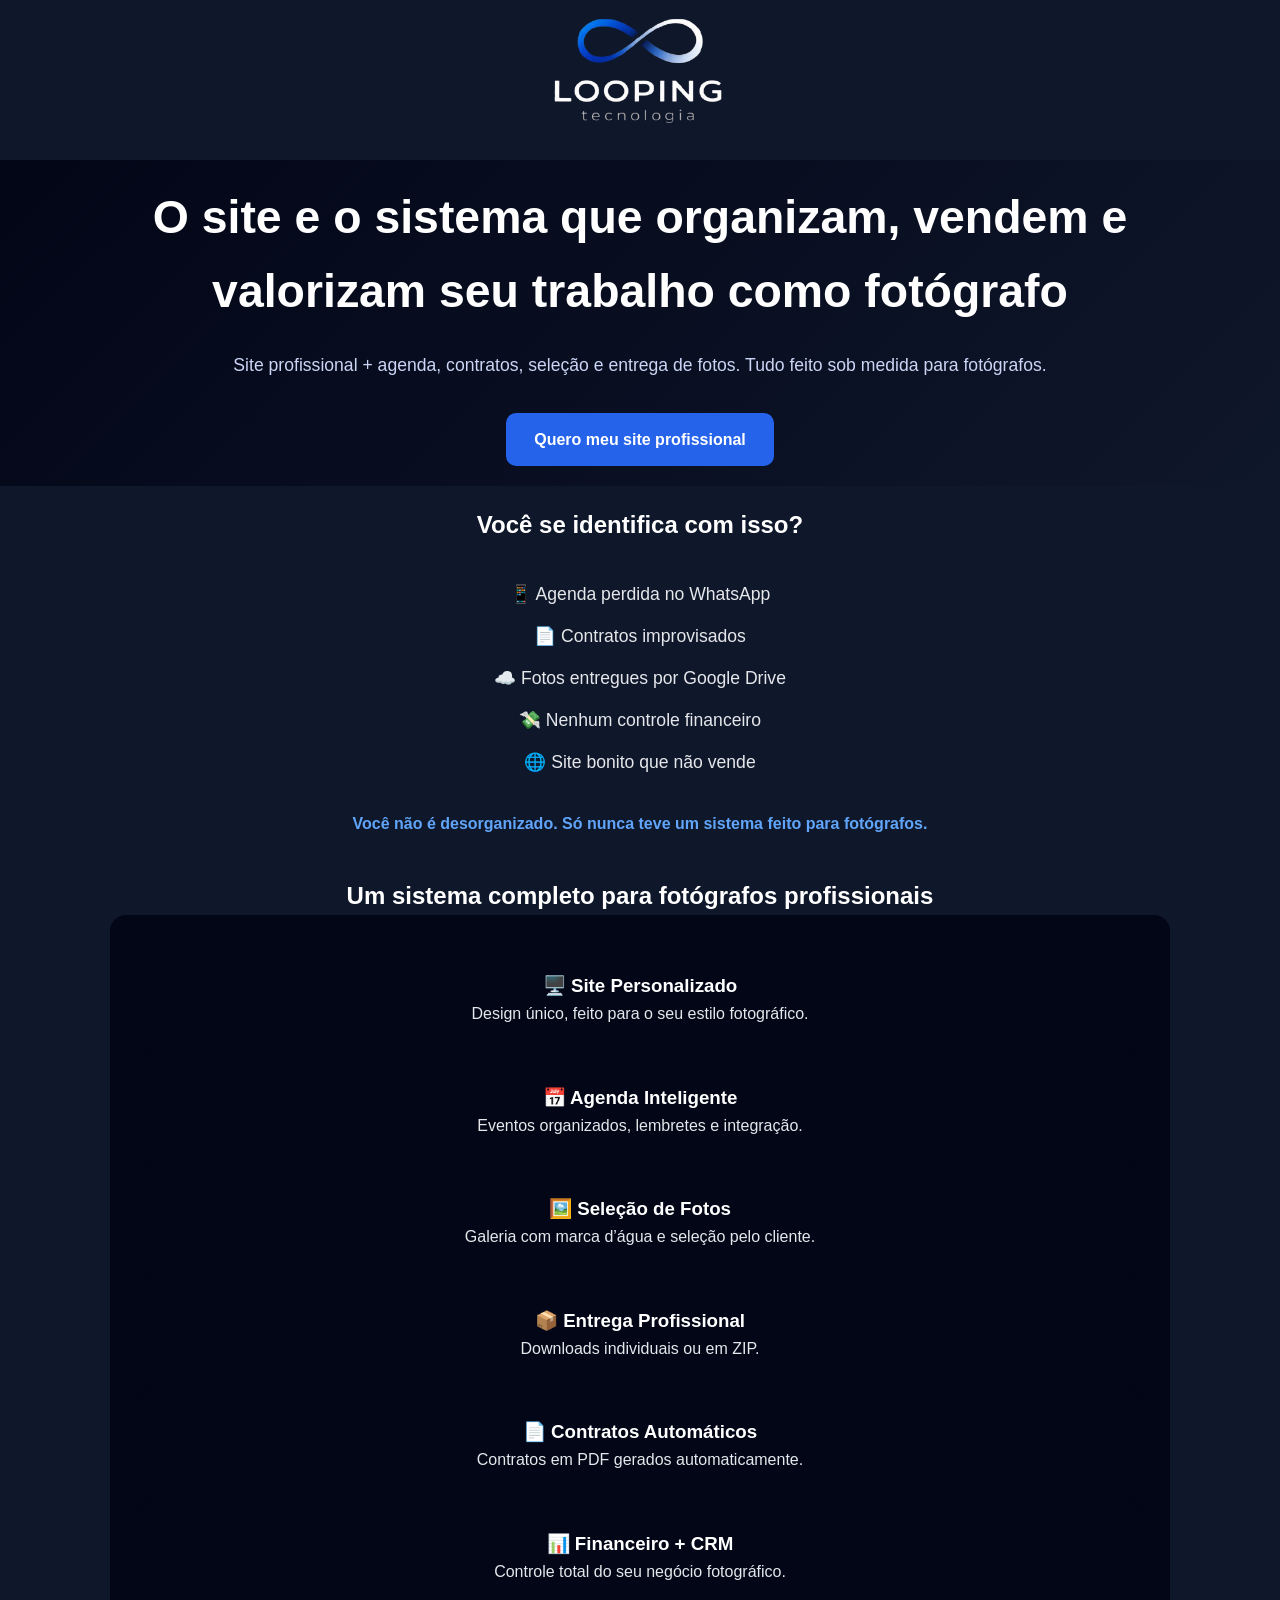
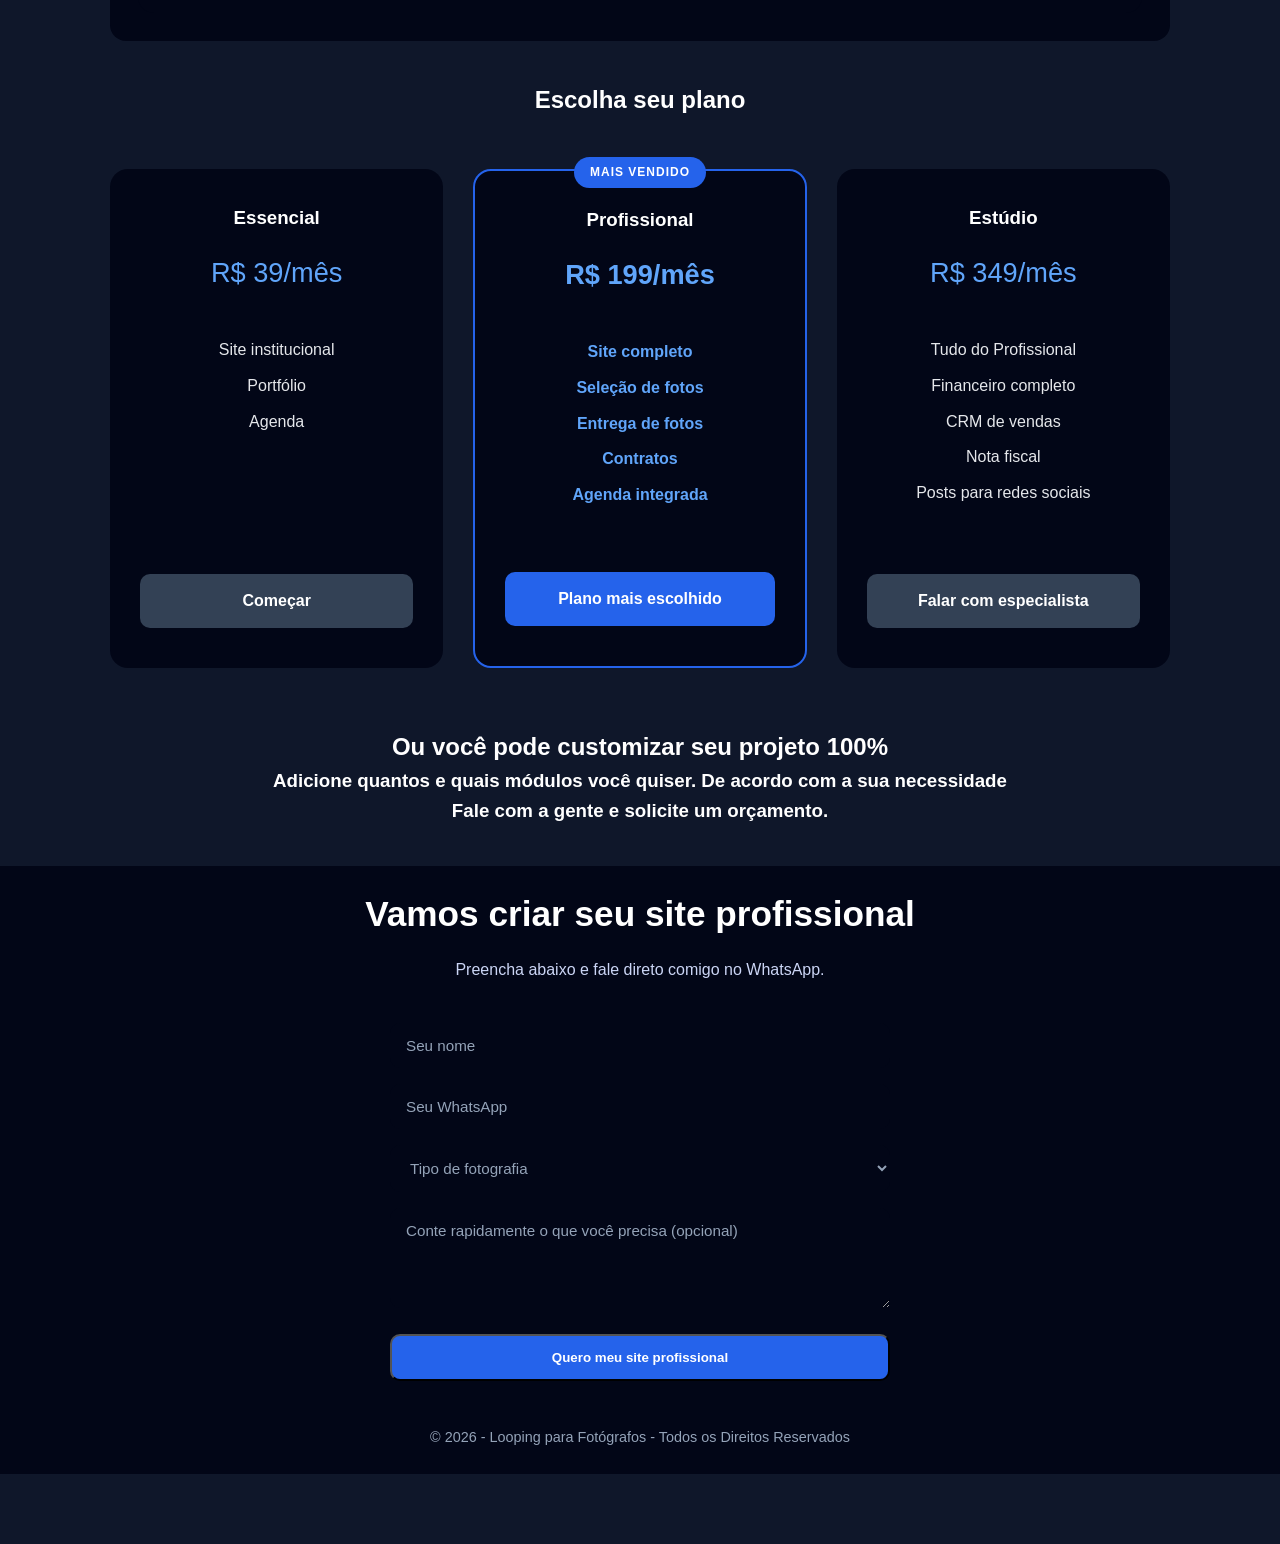
==== loopingparafotografos.html @ c6c2fbd3 "Add files via upload" ====
<!DOCTYPE html>
<html lang="pt-BR">
<head>
  <meta charset="UTF-8" />
  <meta name="viewport" content="width=device-width, initial-scale=1.0"/>
  <title>Site Profissional para Fotógrafos</title>
  <link rel="stylesheet" href="stylefoto.css">
</head>
<body>

  <!-- HEADER -->
<header>
  <img src="looping_tecnologia-removebg-preview.png"/>

</header>
  <!-- HERO -->
<section class="hero">
  <div class="container animate">
    <h1>O site e o sistema que organizam, vendem e valorizam seu trabalho como fotógrafo</h1>
    <p>
      Site profissional + agenda, contratos, seleção e entrega de fotos.
      Tudo feito sob medida para fotógrafos.
    </p>
    <a href="#planos" class="btn">Quero meu site profissional</a>
  </div>
</section>


  <!-- DOR -->
  <section class="dor">
    <div class="container">
      <h2>Você se identifica com isso?</h2>
      <ul>
        <li>📱 Agenda perdida no WhatsApp</li>
        <li>📄 Contratos improvisados</li>
        <li>☁️ Fotos entregues por Google Drive</li>
        <li>💸 Nenhum controle financeiro</li>
        <li>🌐 Site bonito que não vende</li>
      </ul>
      <p class="destaque">
        Você não é desorganizado.  
        Só nunca teve um sistema feito para fotógrafos.
      </p>
    </div>
  </section>

  <!-- SOLUÇÃO -->
  <section class="solucao">
    <div class="container">
      <h2>Um sistema completo para fotógrafos profissionais</h2>

      <div class="card">
        <div class="card animate">
          <h3>🖥️ Site Personalizado</h3>
          <p>Design único, feito para o seu estilo fotográfico.</p>
        </div>

        <div class="card animate">
          <h3>📅 Agenda Inteligente</h3>
          <p>Eventos organizados, lembretes e integração.</p>
        </div>

        <div class="card animate">
          <h3>🖼️ Seleção de Fotos</h3>
          <p>Galeria com marca d’água e seleção pelo cliente.</p>
        </div>

        <div class="card animate">
          <h3>📦 Entrega Profissional</h3>
          <p>Downloads individuais ou em ZIP.</p>
        </div>

        <div class="card animate">
          <h3>📄 Contratos Automáticos</h3>
          <p>Contratos em PDF gerados automaticamente.</p>
        </div>

        <div class="card animate">
          <h3>📊 Financeiro + CRM</h3>
          <p>Controle total do seu negócio fotográfico.</p>
        </div>
      </div>
    </div>
  </section>

  <!-- PLANOS -->
  <section class="planos" id="planos">
    <div class="container">
      <h2>Escolha seu plano</h2>

      <div class="planos-grid">
        <div class="plano">
          <h3>Essencial</h3>
          <span class="preco">R$ 39/mês</span>
          <ul>
            <li>Site institucional</li>
            <li>Portfólio</li>
            <li>Agenda</li>
          </ul>
          <a href="#contato" class="btn secundario scroll-btn" data-plano="Essencial">Começar</a>
        </div>

        <div class="plano destaque">
          <h3>Profissional</h3>
          <span class="preco">R$ 199/mês</span>
          <ul>
            <li>Site completo</li>
            <li>Seleção de fotos</li>
            <li>Entrega de fotos</li>
            <li>Contratos</li>
            <li>Agenda integrada</li>
          </ul>
          <a href="#contato" class="btn scroll-btn" data-plano="Profissional">  Plano mais escolhido</a>
        </div>

        <div class="plano">
          <h3>Estúdio</h3>
          <span class="preco">R$ 349/mês</span>
          <ul>
            <li>Tudo do Profissional</li>
            <li>Financeiro completo</li>
            <li>CRM de vendas</li>
            <li>Nota fiscal</li>
            <li>Posts para redes sociais</li>
          </ul>
          <a href="#contato" class="btn secundario scroll-btn" data-plano="Estúdio">  Falar com especialista</a>
        </div>
      </div>
    </div>
  </section>

   <!-- PERSONALIZADO -->
<section class="customizado">
  <div class="container animate">
    <h1>Ou você pode customizar seu projeto 100%</h1>
    <h3>
      Adicione quantos e quais módulos você quiser. De acordo com a <strong>sua necessidade</strong>
    </h3>
    <h3>
      Fale com a gente e solicite um orçamento.
    </h3>
  </div>
</section>

  <!-- CTA FINAL -->
 <section class="cta" id="contato">
  <div class="container">
    <h2>Vamos criar seu site profissional</h2>
    <p>Preencha abaixo e fale direto comigo no WhatsApp.</p>

    <form id="leadForm" class="formulario">
  <input type="hidden" id="planoSelecionado" value="Não informado">

  <input type="text" id="nome" placeholder="Seu nome" required>
  <input type="tel" id="whatsapp" placeholder="Seu WhatsApp" required>

  <select id="tipo">
    <option value="">Tipo de fotografia</option>
    <option value="Casamento">Casamento</option>
    <option value="Eventos">Eventos</option>
    <option value="Ensaios">Ensaios</option>
    <option value="Infantil">Infantil</option>
    <option value="Outros">Outros</option>
  </select>

  <textarea id="mensagem" placeholder="Conte rapidamente o que você precisa (opcional)"></textarea>

  <button type="submit" class="btn">Quero meu site profissional</button>
</form>

  </div>
</section>


  <footer>
    <p>© 2026 - Looping para Fotógrafos - Todos os Direitos Reservados</p>
  </footer>

  <script>
  const animated = document.querySelectorAll('.animate');

  const observer = new IntersectionObserver(entries => {
    entries.forEach(entry => {
      if (entry.isIntersecting) {
        entry.target.style.animationPlayState = 'running';
        observer.unobserve(entry.target);
      }
    });
  }, { threshold: 0.15 });

  animated.forEach(el => {
    el.style.animationPlayState = 'paused';
    observer.observe(el);
  });
</script>



<script>
  let planoAtual = "Não informado";

  // Captura clique nos botões de plano
  document.querySelectorAll("[data-plano]").forEach(btn => {
    btn.addEventListener("click", () => {
      planoAtual = btn.dataset.plano;
      document.getElementById("planoSelecionado").value = planoAtual;
    });
  });

  // Envio do formulário para WhatsApp
  document.getElementById("leadForm").addEventListener("submit", function(e) {
    e.preventDefault();

    const nome = document.getElementById("nome").value;
    const whatsapp = document.getElementById("whatsapp").value;
    const tipo = document.getElementById("tipo").value;
    const mensagem = document.getElementById("mensagem").value;
    const plano = document.getElementById("planoSelecionado").value;

    const numeroDestino = "5541999722511"; // <-- TROQUE AQUI

    const texto = `
Olá! Me chamo ${nome}.
WhatsApp: ${whatsapp}
Tipo de fotografia: ${tipo || "Não informado"}
Plano de interesse: ${plano}

Mensagem:
${mensagem || "Gostaria de mais informações sobre o site profissional."}
    `;

    const url = `https://wa.me/${numeroDestino}?text=${encodeURIComponent(texto)}`;
    window.open(url, "_blank");
  });
</script>




</body>
</html>
---- stylefoto.css ----
/* =================================================
   RESET + BASE
================================================= */

* {
  margin: 0;
  padding: 0;
  box-sizing: border-box;
  font-family: "Inter", Arial, sans-serif;
}

body {
  background: #0f172a;
  color: #e5e7eb;
  line-height: 1.6;
}

.container {
  max-width: 1100px;
  margin: auto;
  padding: 20px 20px;
}

h1, h2, h3 {
  color: #ffffff;
}

img {
  display: flex;
  margin: -70px auto;
  
  height: 300px;
}


/* =================================================
   ANIMAÇÕES
================================================= */

@keyframes fadeUp {
  from {
    opacity: 0;
    transform: translateY(35px);
  }
  to {
    opacity: 1;
    transform: translateY(0);
  }
}

.animate {
  opacity: 0;
  animation: fadeUp 0.9s ease forwards;
}

/* =================================================
   BOTÕES
================================================= */

.btn {
  background: #2563eb;
  color: #ffffff;
  padding: 14px 28px;
  border-radius: 10px;
  text-decoration: none;
  font-weight: 700;
  display: inline-block;
  transition: transform 0.25s ease, box-shadow 0.25s ease;
}

.btn:hover {
  transform: translateY(-4px);
  box-shadow: 0 18px 35px rgba(37, 99, 235, 0.45);
}

.btn.secundario {
  background: #334155;
}

/* =================================================
   HERO
================================================= */

.hero {
  background: linear-gradient(135deg, #020617, #0f172a);
  text-align: center;
}

.hero h1 {
  font-size: 2.9rem;
  margin-bottom: 22px;
}

.hero p {
  font-size: 1.1rem;
  color: #cbd5f5;
  margin-bottom: 34px;
}

.customizado{
  text-align: center;
  padding: 20px 20px;
}

/* =================================================
   SEÇÃO DOR
================================================= */

ul{
  text-align: center;
}

.container h2{
  text-align: center;
}
.dor ul {
  list-style: none;
  margin: 35px 0;
}

.dor li {
  font-size: 1.1rem;
  margin-bottom: 14px;
}

.destaque {
  margin-top: 25px;
  font-weight: 700;
  color: #60a5fa;
  text-align: center;

}

/* =================================================
   SOLUÇÃO / CARDS
================================================= */

.cards {
  display: grid;
  grid-template-columns: repeat(auto-fit, minmax(260px, 1fr));
  gap: 24px;
  margin-top: 45px;
}

.card {
  background: #020617;
  padding: 28px;
  border-radius: 16px;
  transition: transform 0.35s ease, box-shadow 0.35s ease;
  text-align: center;
}

.card:hover {
  transform: translateY(-10px) scale(1.02);
  box-shadow: 0 25px 45px rgba(37, 99, 235, 0.3);
}

/* =================================================
   PLANOS
================================================= */

.planos-grid {
  display: grid;
  grid-template-columns: repeat(auto-fit, minmax(280px, 1fr));
  gap: 30px;
  margin-top: 50px;
}

.plano {
  background: #020617;
  padding: 34px 30px;
  border-radius: 18px;
  text-align: center;

  display: flex;
  flex-direction: column;

  transition: transform 0.4s ease, box-shadow 0.4s ease;
}

.plano .btn {
  margin-top: auto;       /* empurra o botão pra baixo */
  margin-bottom: 6px;     /* respiro da borda inferior */
}


.plano:hover {
  transform: translateY(-12px);
  box-shadow: 0 28px 55px rgba(96, 165, 250, 0.28);
}

.plano.destaque {
  margin-top: 0px;
  position: relative;
  border: 2px solid #2563eb;
}

.plano.destaque::before {
  content: "MAIS VENDIDO";
  position: absolute;
  top: -14px;
  left: 50%;
  transform: translateX(-50%);
  background: #2563eb;
  color: #fff;
  padding: 6px 16px;
  border-radius: 999px;
  font-size: 0.75rem;
  letter-spacing: 1px;
}

.preco {
  display: block;
  margin: 18px 0;
  font-size: 1.7rem;
  color: #60a5fa;
}

.plano ul {
  list-style: none;
  margin: 25px 0;
  padding-bottom: 30px;
}

.plano li {
  margin-bottom: 10px;
}

.planos h2{
  text-align: center;
}

/* =================================================
   CTA FINAL
================================================= */

.cta {
  background: #020617;
  text-align: center;
}

.cta h2 {
  font-size: 2.2rem;
  margin-bottom: 15px;
}

.cta p {
  margin-bottom: 30px;
  color: #cbd5f5;
}

/* =================================================
   FOOTER
================================================= */

footer {
  background: #020617;
  text-align: center;
  padding: 25px;
  font-size: 0.9rem;
  color: #94a3b8;
}

/* =================================================
   RESPONSIVO
================================================= */

@media (max-width: 768px) {
  .hero h1 {
    font-size: 2.2rem;
  }

  .container {
    padding: 55px 20px;
  }
}

/* =================================================
   FORMULÁRIO DE CAPTURA
================================================= */

.formulario {
  max-width: 500px;
  margin: 40px auto 0;
  display: flex;
  flex-direction: column;
  gap: 16px;
}

.formulario input,
.formulario select,
.formulario textarea {
  padding: 14px 16px;
  border-radius: 10px;
  border: none;
  background: #020617;
  color: #e5e7eb;
  font-size: 0.95rem;
}

.formulario textarea {
  resize: vertical;
  min-height: 100px;
}

.formulario input::placeholder,
.formulario textarea::placeholder {
  color: #94a3b8;
}

.formulario select {
  color: #94a3b8;
}

.formulario button {
  margin-top: 10px;
}

/* =================================================
   SCROLL SUAVE GLOBAL
================================================= */

html {
  scroll-behavior: smooth;
}

/* =================================================
   FEEDBACK VISUAL AO CLICAR
================================================= */

.scroll-btn:active {
  transform: scale(0.96);
}

/* Destaque visual do formulário quando chega */
#contato:target {
  animation: highlight 1.2s ease;
}

@keyframes highlight {
  0% {
    box-shadow: 0 0 0 rgba(37, 99, 235, 0);
  }
  50% {
    box-shadow: 0 0 0 6px rgba(37, 99, 235, 0.35);
  }
  100% {
    box-shadow: 0 0 0 rgba(37, 99, 235, 0);
  }
}
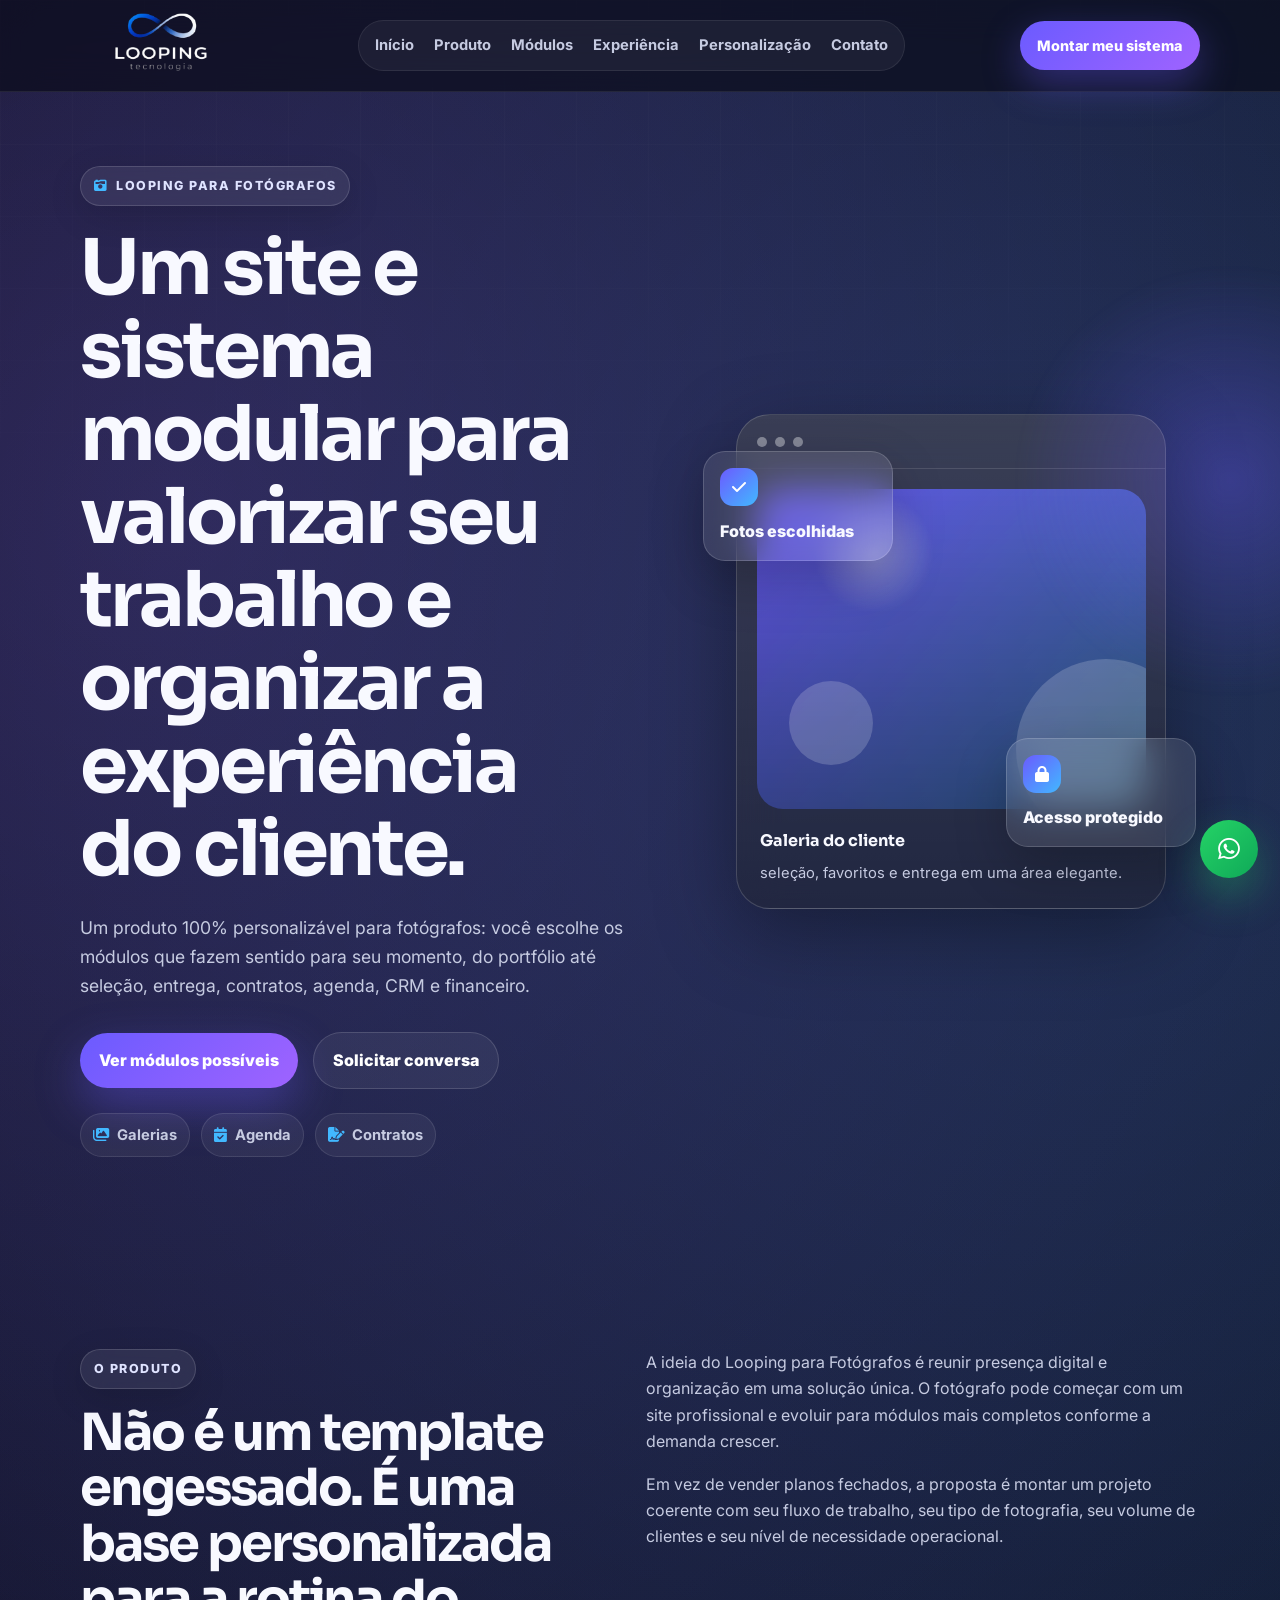
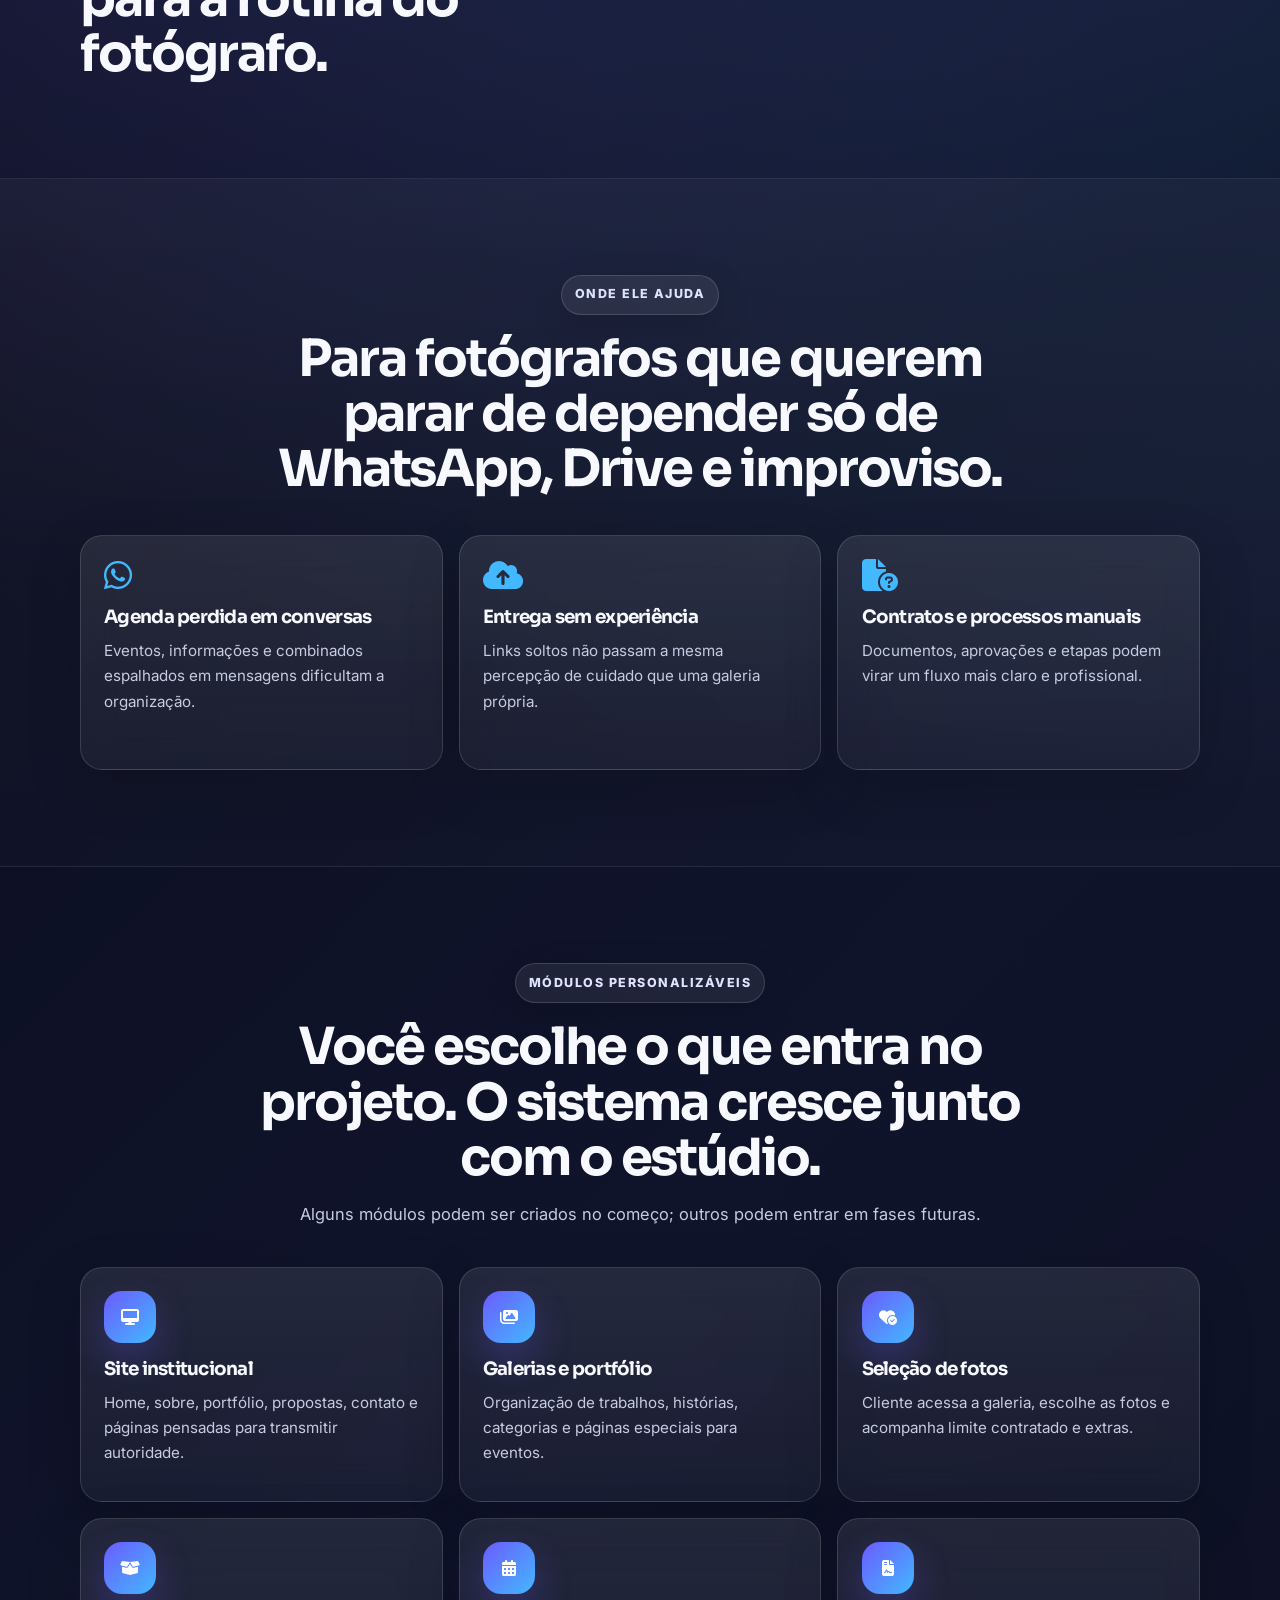
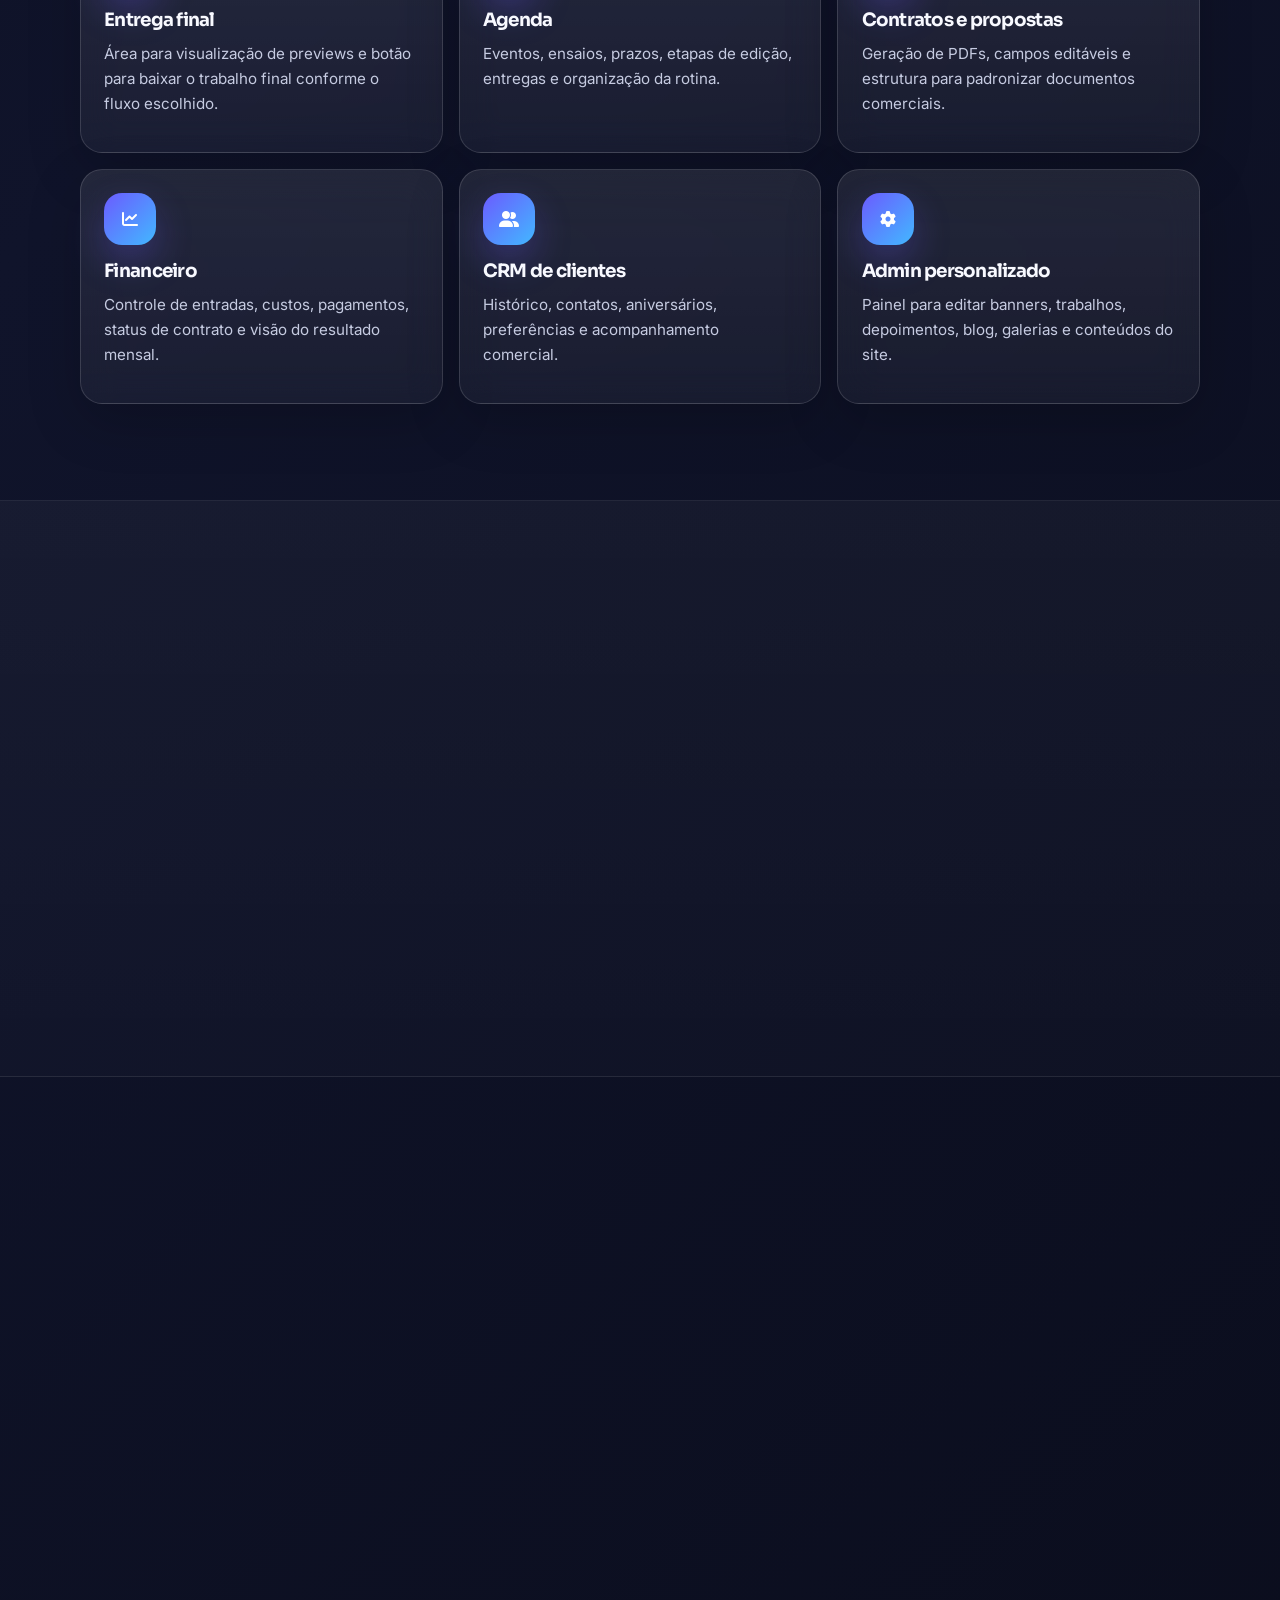
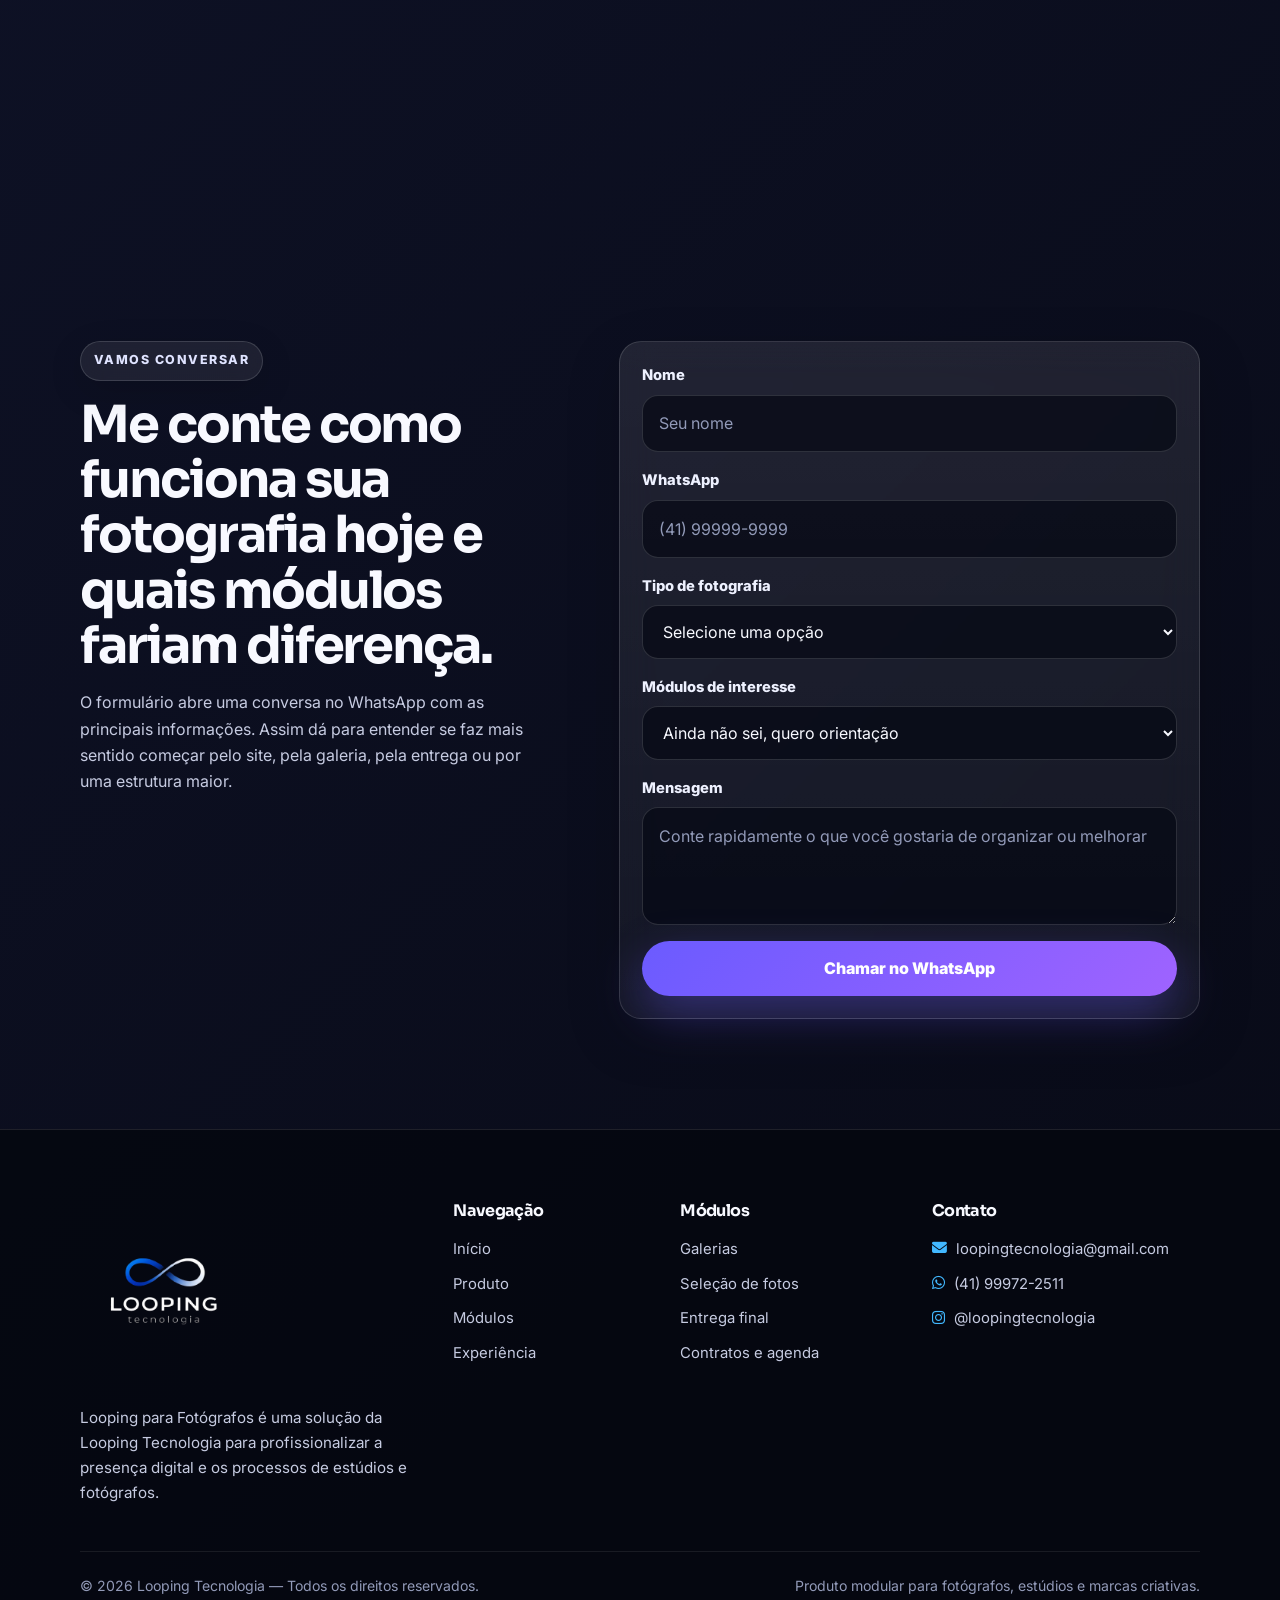
==== commit 9ea850bb: "Atualiza página de projetos" ====
--- a/loopingparafotografos.html
+++ b/loopingparafotografos.html
@@ -1,241 +1,368 @@
-<!DOCTYPE html>
-<html lang="pt-BR">
-<head>
-  <meta charset="UTF-8" />
-  <meta name="viewport" content="width=device-width, initial-scale=1.0"/>
-  <title>Site Profissional para Fotógrafos</title>
-  <link rel="stylesheet" href="stylefoto.css">
-</head>
-<body>
-
-  <!-- HEADER -->
-<header>
-  <img src="looping_tecnologia-removebg-preview.png"/>
-
-</header>
-  <!-- HERO -->
-<section class="hero">
-  <div class="container animate">
-    <h1>O site e o sistema que organizam, vendem e valorizam seu trabalho como fotógrafo</h1>
-    <p>
-      Site profissional + agenda, contratos, seleção e entrega de fotos.
-      Tudo feito sob medida para fotógrafos.
-    </p>
-    <a href="#planos" class="btn">Quero meu site profissional</a>
-  </div>
-</section>
-
-
-  <!-- DOR -->
-  <section class="dor">
-    <div class="container">
-      <h2>Você se identifica com isso?</h2>
-      <ul>
-        <li>📱 Agenda perdida no WhatsApp</li>
-        <li>📄 Contratos improvisados</li>
-        <li>☁️ Fotos entregues por Google Drive</li>
-        <li>💸 Nenhum controle financeiro</li>
-        <li>🌐 Site bonito que não vende</li>
-      </ul>
-      <p class="destaque">
-        Você não é desorganizado.  
-        Só nunca teve um sistema feito para fotógrafos.
-      </p>
-    </div>
-  </section>
-
-  <!-- SOLUÇÃO -->
-  <section class="solucao">
-    <div class="container">
-      <h2>Um sistema completo para fotógrafos profissionais</h2>
-
-      <div class="card">
-        <div class="card animate">
-          <h3>🖥️ Site Personalizado</h3>
-          <p>Design único, feito para o seu estilo fotográfico.</p>
-        </div>
-
-        <div class="card animate">
-          <h3>📅 Agenda Inteligente</h3>
-          <p>Eventos organizados, lembretes e integração.</p>
-        </div>
-
-        <div class="card animate">
-          <h3>🖼️ Seleção de Fotos</h3>
-          <p>Galeria com marca d’água e seleção pelo cliente.</p>
-        </div>
-
-        <div class="card animate">
-          <h3>📦 Entrega Profissional</h3>
-          <p>Downloads individuais ou em ZIP.</p>
-        </div>
-
-        <div class="card animate">
-          <h3>📄 Contratos Automáticos</h3>
-          <p>Contratos em PDF gerados automaticamente.</p>
-        </div>
-
-        <div class="card animate">
-          <h3>📊 Financeiro + CRM</h3>
-          <p>Controle total do seu negócio fotográfico.</p>
-        </div>
-      </div>
-    </div>
-  </section>
-
-  <!-- PLANOS -->
-  <section class="planos" id="planos">
-    <div class="container">
-      <h2>Escolha seu plano</h2>
-
-      <div class="planos-grid">
-        <div class="plano">
-          <h3>Essencial</h3>
-          <span class="preco">R$ 39/mês</span>
-          <ul>
-            <li>Site institucional</li>
-            <li>Portfólio</li>
-            <li>Agenda</li>
-          </ul>
-          <a href="#contato" class="btn secundario scroll-btn" data-plano="Essencial">Começar</a>
-        </div>
-
-        <div class="plano destaque">
-          <h3>Profissional</h3>
-          <span class="preco">R$ 199/mês</span>
-          <ul>
-            <li>Site completo</li>
-            <li>Seleção de fotos</li>
-            <li>Entrega de fotos</li>
-            <li>Contratos</li>
-            <li>Agenda integrada</li>
-          </ul>
-          <a href="#contato" class="btn scroll-btn" data-plano="Profissional">  Plano mais escolhido</a>
-        </div>
-
-        <div class="plano">
-          <h3>Estúdio</h3>
-          <span class="preco">R$ 349/mês</span>
-          <ul>
-            <li>Tudo do Profissional</li>
-            <li>Financeiro completo</li>
-            <li>CRM de vendas</li>
-            <li>Nota fiscal</li>
-            <li>Posts para redes sociais</li>
-          </ul>
-          <a href="#contato" class="btn secundario scroll-btn" data-plano="Estúdio">  Falar com especialista</a>
-        </div>
-      </div>
-    </div>
-  </section>
-
-   <!-- PERSONALIZADO -->
-<section class="customizado">
-  <div class="container animate">
-    <h1>Ou você pode customizar seu projeto 100%</h1>
-    <h3>
-      Adicione quantos e quais módulos você quiser. De acordo com a <strong>sua necessidade</strong>
-    </h3>
-    <h3>
-      Fale com a gente e solicite um orçamento.
-    </h3>
-  </div>
-</section>
-
-  <!-- CTA FINAL -->
- <section class="cta" id="contato">
-  <div class="container">
-    <h2>Vamos criar seu site profissional</h2>
-    <p>Preencha abaixo e fale direto comigo no WhatsApp.</p>
-
-    <form id="leadForm" class="formulario">
-  <input type="hidden" id="planoSelecionado" value="Não informado">
-
-  <input type="text" id="nome" placeholder="Seu nome" required>
-  <input type="tel" id="whatsapp" placeholder="Seu WhatsApp" required>
-
-  <select id="tipo">
-    <option value="">Tipo de fotografia</option>
-    <option value="Casamento">Casamento</option>
-    <option value="Eventos">Eventos</option>
-    <option value="Ensaios">Ensaios</option>
-    <option value="Infantil">Infantil</option>
-    <option value="Outros">Outros</option>
-  </select>
-
-  <textarea id="mensagem" placeholder="Conte rapidamente o que você precisa (opcional)"></textarea>
-
-  <button type="submit" class="btn">Quero meu site profissional</button>
-</form>
-
-  </div>
-</section>
-
-
-  <footer>
-    <p>© 2026 - Looping para Fotógrafos - Todos os Direitos Reservados</p>
-  </footer>
-
-  <script>
-  const animated = document.querySelectorAll('.animate');
-
-  const observer = new IntersectionObserver(entries => {
-    entries.forEach(entry => {
-      if (entry.isIntersecting) {
-        entry.target.style.animationPlayState = 'running';
-        observer.unobserve(entry.target);
-      }
-    });
-  }, { threshold: 0.15 });
-
-  animated.forEach(el => {
-    el.style.animationPlayState = 'paused';
-    observer.observe(el);
-  });
-</script>
-
-
-
-<script>
-  let planoAtual = "Não informado";
-
-  // Captura clique nos botões de plano
-  document.querySelectorAll("[data-plano]").forEach(btn => {
-    btn.addEventListener("click", () => {
-      planoAtual = btn.dataset.plano;
-      document.getElementById("planoSelecionado").value = planoAtual;
-    });
-  });
-
-  // Envio do formulário para WhatsApp
-  document.getElementById("leadForm").addEventListener("submit", function(e) {
-    e.preventDefault();
-
-    const nome = document.getElementById("nome").value;
-    const whatsapp = document.getElementById("whatsapp").value;
-    const tipo = document.getElementById("tipo").value;
-    const mensagem = document.getElementById("mensagem").value;
-    const plano = document.getElementById("planoSelecionado").value;
-
-    const numeroDestino = "5541999722511"; // <-- TROQUE AQUI
-
-    const texto = `
-Olá! Me chamo ${nome}.
-WhatsApp: ${whatsapp}
-Tipo de fotografia: ${tipo || "Não informado"}
-Plano de interesse: ${plano}
-
-Mensagem:
-${mensagem || "Gostaria de mais informações sobre o site profissional."}
-    `;
-
-    const url = `https://wa.me/${numeroDestino}?text=${encodeURIComponent(texto)}`;
-    window.open(url, "_blank");
-  });
-</script>
-
-
-
-
-</body>
-</html>
+<!DOCTYPE html>
+<html lang="pt-BR">
+<head>
+  <meta charset="UTF-8" />
+  <meta name="viewport" content="width=device-width, initial-scale=1.0" />
+
+  <title>Looping para Fotógrafos | Site e Sistema Personalizável</title>
+  <meta name="description" content="Looping para Fotógrafos é uma solução personalizável para fotógrafos: site profissional, portfólio, agenda, contratos, seleção de fotos, entrega final, CRM e financeiro conforme a necessidade do estúdio." />
+  <meta name="keywords" content="site para fotógrafos, sistema para fotógrafos, galeria de fotos, seleção de fotos, entrega de fotos, contratos para fotógrafos, agenda para fotógrafos" />
+  <meta name="author" content="Leonardo Borges" />
+  <meta name="robots" content="index, follow" />
+
+  <meta property="og:title" content="Looping para Fotógrafos | Site e Sistema Personalizável" />
+  <meta property="og:description" content="Uma solução sob medida para fotógrafos organizarem portfólio, agenda, seleção, entrega e relacionamento com clientes." />
+  <meta property="og:type" content="website" />
+  <meta property="og:url" content="https://loopingtecnologia.com.br/loopingparafotografos.html" />
+  <meta property="og:image" content="https://loopingtecnologia.com.br/looping_tecnologia-removebg-preview.png" />
+
+  <link rel="icon" type="image/x-icon" href="favicon.ico" />
+  <link rel="preconnect" href="https://fonts.googleapis.com" />
+  <link rel="preconnect" href="https://fonts.gstatic.com" crossorigin />
+  <link href="https://fonts.googleapis.com/css2?family=Inter:wght@400;500;600;700;800&family=Sora:wght@500;600;700;800&display=swap" rel="stylesheet" />
+  <link rel="stylesheet" href="https://cdnjs.cloudflare.com/ajax/libs/font-awesome/6.5.2/css/all.min.css" />
+  <link rel="stylesheet" href="style.css" />
+
+  <meta name="theme-color" content="#11162f" />
+</head>
+<body id="top" class="page-fotografos">
+  <header class="site-header" id="siteHeader">
+    <div class="container header-inner">
+      <a href="index.html" class="brand" aria-label="Voltar para a página inicial da Looping Tecnologia">
+        <img src="looping_tecnologia-removebg-preview.png" alt="Looping Tecnologia" />
+      </a>
+
+      <nav class="main-nav" id="mainNav" aria-label="Navegação principal">
+        <a href="index.html">Início</a>
+        <a href="#produto">Produto</a>
+        <a href="#modulos">Módulos</a>
+        <a href="#experiencia">Experiência</a>
+        <a href="#personalizacao">Personalização</a>
+        <a href="#contato">Contato</a>
+      </nav>
+
+      <a href="#contato" class="header-cta">Montar meu sistema</a>
+
+      <button class="menu-toggle" id="menuToggle" type="button" aria-label="Abrir menu" aria-controls="mainNav" aria-expanded="false">
+        <span></span>
+        <span></span>
+        <span></span>
+      </button>
+    </div>
+  </header>
+
+  <main>
+    <section class="hero hero-photo section-glow">
+      <div class="container hero-grid">
+        <div class="hero-copy reveal">
+          <span class="eyebrow"><i class="fa-solid fa-camera-retro"></i> Looping para Fotógrafos</span>
+          <h1>Um site e sistema modular para valorizar seu trabalho e organizar a experiência do cliente.</h1>
+          <p>
+            Um produto 100% personalizável para fotógrafos: você escolhe os módulos que fazem sentido para seu momento, do portfólio até seleção, entrega, contratos, agenda, CRM e financeiro.
+          </p>
+          <div class="hero-actions">
+            <a href="#modulos" class="btn btn-primary">Ver módulos possíveis</a>
+            <a href="#contato" class="btn btn-ghost">Solicitar conversa</a>
+          </div>
+          <div class="hero-badges">
+            <span><i class="fa-solid fa-images"></i> Galerias</span>
+            <span><i class="fa-solid fa-calendar-check"></i> Agenda</span>
+            <span><i class="fa-solid fa-file-signature"></i> Contratos</span>
+          </div>
+        </div>
+
+        <div class="photo-showcase reveal reveal-delay-1" aria-label="Prévia visual do produto para fotógrafos">
+          <div class="photo-card photo-card-main">
+            <div class="photo-toolbar"><span></span><span></span><span></span></div>
+            <div class="photo-preview"></div>
+            <div class="photo-info">
+              <strong>Galeria do cliente</strong>
+              <span>seleção, favoritos e entrega em uma área elegante.</span>
+            </div>
+          </div>
+          <div class="photo-mini-card mini-one">
+            <i class="fa-solid fa-check"></i>
+            <span>Fotos escolhidas</span>
+          </div>
+          <div class="photo-mini-card mini-two">
+            <i class="fa-solid fa-lock"></i>
+            <span>Acesso protegido</span>
+          </div>
+        </div>
+      </div>
+    </section>
+
+    <section id="produto" class="section about-section">
+      <div class="container two-column">
+        <div class="section-heading reveal">
+          <span class="eyebrow">O produto</span>
+          <h2>Não é um template engessado. É uma base personalizada para a rotina do fotógrafo.</h2>
+        </div>
+        <div class="section-text reveal reveal-delay-1">
+          <p>
+            A ideia do Looping para Fotógrafos é reunir presença digital e organização em uma solução única. O fotógrafo pode começar com um site profissional e evoluir para módulos mais completos conforme a demanda crescer.
+          </p>
+          <p>
+            Em vez de vender planos fechados, a proposta é montar um projeto coerente com seu fluxo de trabalho, seu tipo de fotografia, seu volume de clientes e seu nível de necessidade operacional.
+          </p>
+        </div>
+      </div>
+    </section>
+
+    <section class="section pain-section darker-section">
+      <div class="container">
+        <div class="section-heading centered reveal">
+          <span class="eyebrow">Onde ele ajuda</span>
+          <h2>Para fotógrafos que querem parar de depender só de WhatsApp, Drive e improviso.</h2>
+        </div>
+
+        <div class="pain-grid">
+          <article class="pain-card reveal">
+            <i class="fa-brands fa-whatsapp"></i>
+            <h3>Agenda perdida em conversas</h3>
+            <p>Eventos, informações e combinados espalhados em mensagens dificultam a organização.</p>
+          </article>
+          <article class="pain-card reveal reveal-delay-1">
+            <i class="fa-solid fa-cloud-arrow-up"></i>
+            <h3>Entrega sem experiência</h3>
+            <p>Links soltos não passam a mesma percepção de cuidado que uma galeria própria.</p>
+          </article>
+          <article class="pain-card reveal reveal-delay-2">
+            <i class="fa-solid fa-file-circle-question"></i>
+            <h3>Contratos e processos manuais</h3>
+            <p>Documentos, aprovações e etapas podem virar um fluxo mais claro e profissional.</p>
+          </article>
+        </div>
+      </div>
+    </section>
+
+    <section id="modulos" class="section modules-section">
+      <div class="container">
+        <div class="section-heading centered reveal">
+          <span class="eyebrow">Módulos personalizáveis</span>
+          <h2>Você escolhe o que entra no projeto. O sistema cresce junto com o estúdio.</h2>
+          <p>Alguns módulos podem ser criados no começo; outros podem entrar em fases futuras.</p>
+        </div>
+
+        <div class="module-grid">
+          <article class="module-card reveal">
+            <div class="icon-bubble"><i class="fa-solid fa-desktop"></i></div>
+            <h3>Site institucional</h3>
+            <p>Home, sobre, portfólio, propostas, contato e páginas pensadas para transmitir autoridade.</p>
+          </article>
+
+          <article class="module-card reveal reveal-delay-1">
+            <div class="icon-bubble"><i class="fa-solid fa-images"></i></div>
+            <h3>Galerias e portfólio</h3>
+            <p>Organização de trabalhos, histórias, categorias e páginas especiais para eventos.</p>
+          </article>
+
+          <article class="module-card reveal reveal-delay-2">
+            <div class="icon-bubble"><i class="fa-solid fa-heart-circle-check"></i></div>
+            <h3>Seleção de fotos</h3>
+            <p>Cliente acessa a galeria, escolhe as fotos e acompanha limite contratado e extras.</p>
+          </article>
+
+          <article class="module-card reveal">
+            <div class="icon-bubble"><i class="fa-solid fa-box-open"></i></div>
+            <h3>Entrega final</h3>
+            <p>Área para visualização de previews e botão para baixar o trabalho final conforme o fluxo escolhido.</p>
+          </article>
+
+          <article class="module-card reveal reveal-delay-1">
+            <div class="icon-bubble"><i class="fa-solid fa-calendar-days"></i></div>
+            <h3>Agenda</h3>
+            <p>Eventos, ensaios, prazos, etapas de edição, entregas e organização da rotina.</p>
+          </article>
+
+          <article class="module-card reveal reveal-delay-2">
+            <div class="icon-bubble"><i class="fa-solid fa-file-contract"></i></div>
+            <h3>Contratos e propostas</h3>
+            <p>Geração de PDFs, campos editáveis e estrutura para padronizar documentos comerciais.</p>
+          </article>
+
+          <article class="module-card reveal">
+            <div class="icon-bubble"><i class="fa-solid fa-chart-line"></i></div>
+            <h3>Financeiro</h3>
+            <p>Controle de entradas, custos, pagamentos, status de contrato e visão do resultado mensal.</p>
+          </article>
+
+          <article class="module-card reveal reveal-delay-1">
+            <div class="icon-bubble"><i class="fa-solid fa-user-group"></i></div>
+            <h3>CRM de clientes</h3>
+            <p>Histórico, contatos, aniversários, preferências e acompanhamento comercial.</p>
+          </article>
+
+          <article class="module-card reveal reveal-delay-2">
+            <div class="icon-bubble"><i class="fa-solid fa-gear"></i></div>
+            <h3>Admin personalizado</h3>
+            <p>Painel para editar banners, trabalhos, depoimentos, blog, galerias e conteúdos do site.</p>
+          </article>
+        </div>
+      </div>
+    </section>
+
+    <section id="experiencia" class="section experience-section darker-section">
+      <div class="container two-column align-center">
+        <div class="section-heading reveal">
+          <span class="eyebrow">Experiência do cliente</span>
+          <h2>Seu cliente percebe profissionalismo antes, durante e depois do evento.</h2>
+          <p>
+            A experiência digital ajuda a valorizar seu trabalho: do primeiro contato à entrega final, cada etapa passa mais segurança e cuidado.
+          </p>
+        </div>
+
+        <div class="experience-list reveal reveal-delay-1">
+          <div class="experience-item">
+            <i class="fa-solid fa-door-open"></i>
+            <div>
+              <h3>Área do cliente</h3>
+              <p>Acesso organizado para seleção, entrega, informações do trabalho e comunicação.</p>
+            </div>
+          </div>
+          <div class="experience-item">
+            <i class="fa-solid fa-eye"></i>
+            <div>
+              <h3>Visual elegante</h3>
+              <p>Galerias bonitas, leves e responsivas, sem deixar o cliente perdido em pastas.</p>
+            </div>
+          </div>
+          <div class="experience-item">
+            <i class="fa-solid fa-shield-halved"></i>
+            <div>
+              <h3>Controle e privacidade</h3>
+              <p>Acessos protegidos e dados separados por cliente, com regras pensadas para segurança.</p>
+            </div>
+          </div>
+        </div>
+      </div>
+    </section>
+
+    <section id="personalizacao" class="section customization-section">
+      <div class="container customization-card reveal">
+        <span class="eyebrow">100% personalizável</span>
+        <h2>Comece pequeno ou monte uma estrutura completa. O projeto acompanha o seu momento.</h2>
+        <p>
+          O Looping para Fotógrafos pode ser um site profissional simples, um sistema completo de gestão ou uma evolução em fases. A escolha dos módulos depende do que mais trava sua rotina hoje.
+        </p>
+        <div class="custom-tags">
+          <span>Portfólio</span>
+          <span>Agenda</span>
+          <span>Seleção</span>
+          <span>Entrega</span>
+          <span>Contratos</span>
+          <span>Financeiro</span>
+          <span>CRM</span>
+          <span>Blog</span>
+          <span>Admin</span>
+        </div>
+        <a href="#contato" class="btn btn-primary">Montar minha versão</a>
+      </div>
+    </section>
+
+    <section id="contato" class="section contact-section">
+      <div class="container contact-grid">
+        <div class="contact-copy reveal">
+          <span class="eyebrow">Vamos conversar</span>
+          <h2>Me conte como funciona sua fotografia hoje e quais módulos fariam diferença.</h2>
+          <p>
+            O formulário abre uma conversa no WhatsApp com as principais informações. Assim dá para entender se faz mais sentido começar pelo site, pela galeria, pela entrega ou por uma estrutura maior.
+          </p>
+        </div>
+
+        <form id="leadForm" class="contact-form reveal reveal-delay-1">
+          <input type="hidden" id="planoSelecionado" value="Projeto personalizável para fotógrafos" />
+
+          <div class="form-row">
+            <label for="nomeFoto">Nome</label>
+            <input type="text" id="nomeFoto" placeholder="Seu nome" required />
+          </div>
+
+          <div class="form-row">
+            <label for="whatsappFoto">WhatsApp</label>
+            <input type="tel" id="whatsappFoto" placeholder="(41) 99999-9999" required />
+          </div>
+
+          <div class="form-row">
+            <label for="tipoFoto">Tipo de fotografia</label>
+            <select id="tipoFoto">
+              <option value="">Selecione uma opção</option>
+              <option value="Casamento">Casamento</option>
+              <option value="Eventos">Eventos</option>
+              <option value="Ensaios">Ensaios</option>
+              <option value="Infantil">Infantil</option>
+              <option value="Newborn">Newborn</option>
+              <option value="Corporativo">Corporativo</option>
+              <option value="Outros">Outros</option>
+            </select>
+          </div>
+
+          <div class="form-row">
+            <label for="modulosFoto">Módulos de interesse</label>
+            <select id="modulosFoto">
+              <option value="Ainda não sei, quero orientação">Ainda não sei, quero orientação</option>
+              <option value="Site + portfólio">Site + portfólio</option>
+              <option value="Seleção de fotos">Seleção de fotos</option>
+              <option value="Entrega final de fotos">Entrega final de fotos</option>
+              <option value="Agenda + contratos">Agenda + contratos</option>
+              <option value="Sistema completo">Sistema completo</option>
+            </select>
+          </div>
+
+          <div class="form-row">
+            <label for="mensagemFoto">Mensagem</label>
+            <textarea id="mensagemFoto" placeholder="Conte rapidamente o que você gostaria de organizar ou melhorar"></textarea>
+          </div>
+
+          <button type="submit" class="btn btn-primary btn-full">Chamar no WhatsApp</button>
+        </form>
+      </div>
+    </section>
+  </main>
+
+  <footer class="site-footer">
+    <div class="container footer-grid">
+      <div class="footer-brand">
+        <a href="index.html" aria-label="Voltar para a página inicial">
+          <img src="looping_tecnologia-removebg-preview.png" alt="Looping Tecnologia" />
+        </a>
+        <p>Looping para Fotógrafos é uma solução da Looping Tecnologia para profissionalizar a presença digital e os processos de estúdios e fotógrafos.</p>
+      </div>
+
+      <div class="footer-column">
+        <h3>Navegação</h3>
+        <a href="index.html">Início</a>
+        <a href="#produto">Produto</a>
+        <a href="#modulos">Módulos</a>
+        <a href="#experiencia">Experiência</a>
+      </div>
+
+      <div class="footer-column">
+        <h3>Módulos</h3>
+        <a href="#modulos">Galerias</a>
+        <a href="#modulos">Seleção de fotos</a>
+        <a href="#modulos">Entrega final</a>
+        <a href="#modulos">Contratos e agenda</a>
+      </div>
+
+      <div class="footer-column footer-contact">
+        <h3>Contato</h3>
+        <a href="mailto:loopingtecnologia@gmail.com"><i class="fa-solid fa-envelope"></i> loopingtecnologia@gmail.com</a>
+        <a href="https://wa.me/5541999722511" target="_blank" rel="noopener"><i class="fa-brands fa-whatsapp"></i> (41) 99972-2511</a>
+        <a href="https://instagram.com/loopingtecnologia" target="_blank" rel="noopener"><i class="fa-brands fa-instagram"></i> @loopingtecnologia</a>
+      </div>
+    </div>
+
+    <div class="container footer-bottom">
+      <p>© 2026 Looping Tecnologia — Todos os direitos reservados.</p>
+      <span>Produto modular para fotógrafos, estúdios e marcas criativas.</span>
+    </div>
+  </footer>
+
+  <a href="https://wa.me/5541999722511?text=Ol%C3%A1%2C%20vim%20pela%20p%C3%A1gina%20Looping%20para%20Fot%C3%B3grafos%20e%20quero%20entender%20os%20m%C3%B3dulos." class="floating-whatsapp" target="_blank" rel="noopener" aria-label="Chamar no WhatsApp">
+    <i class="fa-brands fa-whatsapp"></i>
+  </a>
+
+  <script src="script.js"></script>
+</body>
+</html>
--- a/style.css
+++ b/style.css
@@ -0,0 +1,1420 @@
+/* =========================================================
+   LOOPING TECNOLOGIA — STYLE GLOBAL
+   Substitua TODO o seu style.css por este arquivo.
+   A página loopingparafotografos.html também usa este mesmo CSS.
+========================================================= */
+
+:root {
+  --bg: #080a16;
+  --bg-2: #0d1024;
+  --surface: rgba(255, 255, 255, 0.075);
+  --surface-2: rgba(255, 255, 255, 0.11);
+  --border: rgba(255, 255, 255, 0.14);
+  --text: #f8f9ff;
+  --muted: #c6cbe1;
+  --muted-2: #929ab8;
+  --primary: #6b5bff;
+  --primary-2: #9f63ff;
+  --accent: #42b8ff;
+  --soft: #808aae;
+  --success: #51e39b;
+  --error: #ff6b7a;
+  --shadow: 0 24px 80px rgba(0, 0, 0, 0.35);
+  --radius-lg: 30px;
+  --radius-md: 22px;
+  --radius-sm: 14px;
+  --header-height: 92px;
+}
+
+* {
+  margin: 0;
+  padding: 0;
+  box-sizing: border-box;
+}
+
+html {
+  scroll-behavior: smooth;
+  scroll-padding-top: calc(var(--header-height) + 18px);
+}
+
+body {
+  min-height: 100vh;
+  font-family: "Inter", Arial, sans-serif;
+  color: var(--text);
+  background:
+    radial-gradient(circle at 16% 4%, rgba(107, 91, 255, 0.24), transparent 30%),
+    radial-gradient(circle at 90% 12%, rgba(66, 184, 255, 0.17), transparent 28%),
+    linear-gradient(135deg, #070814 0%, #10142b 45%, #080a16 100%);
+  line-height: 1.65;
+  overflow-x: hidden;
+}
+
+body::before {
+  content: "";
+  position: fixed;
+  inset: 0;
+  pointer-events: none;
+  background-image:
+    linear-gradient(rgba(255, 255, 255, 0.035) 1px, transparent 1px),
+    linear-gradient(90deg, rgba(255, 255, 255, 0.035) 1px, transparent 1px);
+  background-size: 72px 72px;
+  mask-image: linear-gradient(to bottom, rgba(0,0,0,.55), transparent 70%);
+  z-index: -1;
+}
+
+img {
+  max-width: 100%;
+  display: block;
+}
+
+a {
+  color: inherit;
+  text-decoration: none;
+}
+
+button,
+input,
+textarea,
+select {
+  font: inherit;
+}
+
+button {
+  border: 0;
+  cursor: pointer;
+}
+
+.container {
+  width: min(1120px, calc(100% - 40px));
+  margin-inline: auto;
+}
+
+.section {
+  padding: 96px 0;
+  position: relative;
+}
+
+.section-glow {
+  position: relative;
+  overflow: hidden;
+}
+
+.section-glow::after {
+  content: "";
+  position: absolute;
+  width: 460px;
+  height: 460px;
+  right: -180px;
+  top: 20%;
+  background: radial-gradient(circle, rgba(107, 91, 255, 0.34), transparent 66%);
+  filter: blur(4px);
+  pointer-events: none;
+}
+
+h1,
+h2,
+h3 {
+  font-family: "Sora", "Inter", sans-serif;
+  letter-spacing: -0.04em;
+  line-height: 1.08;
+}
+
+h1 {
+  font-size: clamp(2.5rem, 6vw, 5rem);
+}
+
+h2 {
+  font-size: clamp(2rem, 4vw, 3.45rem);
+}
+
+h3 {
+  font-size: 1.15rem;
+}
+
+p {
+  color: var(--muted);
+}
+
+.eyebrow {
+  display: inline-flex;
+  align-items: center;
+  gap: 0.55rem;
+  width: fit-content;
+  color: #dfe3ff;
+  font-weight: 800;
+  font-size: 0.78rem;
+  letter-spacing: 0.12em;
+  text-transform: uppercase;
+  padding: 0.55rem 0.8rem;
+  border: 1px solid var(--border);
+  border-radius: 999px;
+  background: rgba(255, 255, 255, 0.075);
+  backdrop-filter: blur(12px);
+  box-shadow: 0 10px 35px rgba(0,0,0,.14);
+}
+
+.eyebrow i {
+  color: var(--accent);
+}
+
+/* =========================================================
+   HEADER
+========================================================= */
+
+.site-header {
+  position: fixed;
+  inset: 0 0 auto 0;
+  height: var(--header-height);
+  z-index: 1000;
+  background: rgba(8, 10, 22, 0.64);
+  border-bottom: 1px solid rgba(255, 255, 255, 0.08);
+  backdrop-filter: blur(18px);
+  transition: height 0.28s ease, background 0.28s ease, box-shadow 0.28s ease;
+}
+
+.site-header.scrolled {
+  height: 76px;
+  background: rgba(8, 10, 22, 0.9);
+  box-shadow: 0 18px 45px rgba(0, 0, 0, 0.24);
+}
+
+.header-inner {
+  height: 100%;
+  display: flex;
+  align-items: center;
+  justify-content: space-between;
+  gap: 1rem;
+}
+
+.brand {
+  display: flex;
+  align-items: center;
+  min-width: 150px;
+}
+
+.brand img {
+  width: 164px;
+  height: auto;
+  object-fit: contain;
+  transform: translateY(1px);
+  transition: transform 0.25s ease, opacity 0.25s ease;
+}
+
+.brand:hover img {
+  transform: translateY(1px) scale(1.035);
+  opacity: 0.92;
+}
+
+.main-nav {
+  display: flex;
+  align-items: center;
+  justify-content: center;
+  gap: 1.25rem;
+  padding: 0.75rem 1rem;
+  border: 1px solid rgba(255, 255, 255, 0.08);
+  border-radius: 999px;
+  background: rgba(255, 255, 255, 0.05);
+}
+
+.main-nav a {
+  color: var(--muted);
+  font-size: 0.92rem;
+  font-weight: 700;
+  transition: color 0.2s ease, transform 0.2s ease;
+}
+
+.main-nav a:hover {
+  color: #fff;
+  transform: translateY(-1px);
+}
+
+.header-cta {
+  display: inline-flex;
+  align-items: center;
+  justify-content: center;
+  min-width: max-content;
+  color: #fff;
+  font-weight: 800;
+  font-size: 0.9rem;
+  padding: 0.78rem 1.1rem;
+  border-radius: 999px;
+  background: linear-gradient(135deg, var(--primary), var(--primary-2));
+  box-shadow: 0 14px 38px rgba(107, 91, 255, 0.36);
+  transition: transform 0.22s ease, box-shadow 0.22s ease;
+}
+
+.header-cta:hover {
+  transform: translateY(-2px);
+  box-shadow: 0 18px 48px rgba(107, 91, 255, 0.48);
+}
+
+.menu-toggle {
+  display: none;
+  width: 46px;
+  height: 46px;
+  align-items: center;
+  justify-content: center;
+  flex-direction: column;
+  gap: 5px;
+  border-radius: 14px;
+  background: rgba(255, 255, 255, 0.08);
+}
+
+.menu-toggle span {
+  width: 22px;
+  height: 2px;
+  border-radius: 999px;
+  background: #fff;
+  transition: transform 0.25s ease, opacity 0.25s ease;
+}
+
+.menu-toggle.active span:nth-child(1) {
+  transform: translateY(7px) rotate(45deg);
+}
+
+.menu-toggle.active span:nth-child(2) {
+  opacity: 0;
+}
+
+.menu-toggle.active span:nth-child(3) {
+  transform: translateY(-7px) rotate(-45deg);
+}
+
+/* =========================================================
+   BUTTONS
+========================================================= */
+
+.btn {
+  display: inline-flex;
+  align-items: center;
+  justify-content: center;
+  gap: 0.6rem;
+  min-height: 48px;
+  padding: 0.9rem 1.2rem;
+  border-radius: 999px;
+  font-weight: 850;
+  transition: transform 0.22s ease, box-shadow 0.22s ease, border-color 0.22s ease, background 0.22s ease;
+}
+
+.btn-primary {
+  color: #fff;
+  background: linear-gradient(135deg, var(--primary), var(--primary-2));
+  box-shadow: 0 18px 46px rgba(107, 91, 255, 0.36);
+}
+
+.btn-primary:hover {
+  transform: translateY(-3px);
+  box-shadow: 0 24px 62px rgba(107, 91, 255, 0.48);
+}
+
+.btn-ghost {
+  color: #fff;
+  background: rgba(255, 255, 255, 0.06);
+  border: 1px solid var(--border);
+}
+
+.btn-ghost:hover {
+  transform: translateY(-3px);
+  border-color: rgba(255, 255, 255, 0.28);
+  background: rgba(255, 255, 255, 0.1);
+}
+
+.btn-full {
+  width: 100%;
+}
+
+/* =========================================================
+   HERO
+========================================================= */
+
+.hero {
+  min-height: 100vh;
+  padding: calc(var(--header-height) + 74px) 0 96px;
+  display: flex;
+  align-items: center;
+}
+
+.hero-grid {
+  display: grid;
+  grid-template-columns: minmax(0, 1.05fr) minmax(340px, 0.95fr);
+  align-items: center;
+  gap: clamp(2rem, 6vw, 4.6rem);
+}
+
+.hero-copy {
+  position: relative;
+  z-index: 2;
+}
+
+.hero-copy h1 {
+  margin-top: 1.3rem;
+  max-width: 880px;
+}
+
+.hero-copy p {
+  max-width: 680px;
+  margin-top: 1.4rem;
+  font-size: 1.1rem;
+}
+
+.hero-actions {
+  display: flex;
+  align-items: center;
+  flex-wrap: wrap;
+  gap: 0.9rem;
+  margin-top: 2rem;
+}
+
+.hero-badges {
+  display: flex;
+  flex-wrap: wrap;
+  gap: 0.7rem;
+  margin-top: 1.5rem;
+}
+
+.hero-badges span {
+  display: inline-flex;
+  align-items: center;
+  gap: 0.45rem;
+  color: var(--muted);
+  font-size: 0.92rem;
+  font-weight: 700;
+  padding: 0.55rem 0.75rem;
+  border-radius: 999px;
+  border: 1px solid rgba(255, 255, 255, 0.1);
+  background: rgba(255, 255, 255, 0.055);
+}
+
+.hero-badges i {
+  color: var(--accent);
+}
+
+.hero-panel {
+  position: relative;
+  min-height: 520px;
+  display: grid;
+  place-items: center;
+  isolation: isolate;
+}
+
+.hero-device,
+.photo-card-main {
+  position: relative;
+  z-index: 2;
+  width: min(100%, 430px);
+  border-radius: 34px;
+  border: 1px solid rgba(255, 255, 255, 0.16);
+  background:
+    linear-gradient(180deg, rgba(255,255,255,0.16), rgba(255,255,255,0.06)),
+    rgba(15, 19, 41, 0.72);
+  box-shadow: var(--shadow);
+  backdrop-filter: blur(20px);
+  overflow: hidden;
+}
+
+.device-topbar,
+.photo-toolbar {
+  height: 54px;
+  display: flex;
+  align-items: center;
+  gap: 0.5rem;
+  padding: 0 1.2rem;
+  border-bottom: 1px solid rgba(255, 255, 255, 0.12);
+}
+
+.device-topbar span,
+.photo-toolbar span {
+  width: 10px;
+  height: 10px;
+  border-radius: 999px;
+  background: rgba(255, 255, 255, 0.38);
+}
+
+.device-content {
+  padding: 1.35rem;
+}
+
+.device-line {
+  height: 14px;
+  border-radius: 999px;
+  background: rgba(255, 255, 255, 0.12);
+  margin-bottom: 0.75rem;
+}
+
+.w-80 { width: 80%; }
+.w-55 { width: 55%; }
+
+.device-cards {
+  display: grid;
+  grid-template-columns: repeat(3, 1fr);
+  gap: 0.8rem;
+  margin: 1.4rem 0;
+}
+
+.device-cards div {
+  aspect-ratio: 1 / 0.85;
+  border-radius: 18px;
+  background: linear-gradient(135deg, rgba(107, 91, 255, 0.42), rgba(66, 184, 255, 0.18));
+}
+
+.device-chart {
+  min-height: 180px;
+  display: flex;
+  align-items: flex-end;
+  gap: 0.8rem;
+  padding: 1rem;
+  border-radius: 22px;
+  background: rgba(255, 255, 255, 0.06);
+}
+
+.device-chart span {
+  flex: 1;
+  border-radius: 999px 999px 10px 10px;
+  background: linear-gradient(180deg, var(--accent), var(--primary));
+  animation: barFloat 3.8s ease-in-out infinite;
+}
+
+.device-chart span:nth-child(2) { animation-delay: .35s; }
+.device-chart span:nth-child(3) { animation-delay: .7s; }
+.device-chart span:nth-child(4) { animation-delay: 1s; }
+
+.orbit-card,
+.photo-mini-card {
+  position: absolute;
+  z-index: 5;
+  width: 210px;
+  padding: 1rem;
+  border: 1px solid rgba(255,255,255,.16);
+  border-radius: 22px;
+  background: rgba(255,255,255,.1);
+  backdrop-filter: blur(18px);
+  box-shadow: 0 20px 52px rgba(0,0,0,.22);
+  animation: floatCard 5s ease-in-out infinite;
+}
+
+.orbit-card i,
+.photo-mini-card i {
+  display: inline-grid;
+  place-items: center;
+  width: 38px;
+  height: 38px;
+  border-radius: 13px;
+  color: #fff;
+  background: linear-gradient(135deg, var(--primary), var(--accent));
+  margin-bottom: 0.7rem;
+}
+
+.orbit-card strong,
+.photo-mini-card span {
+  display: block;
+  font-weight: 850;
+}
+
+.orbit-card span {
+  color: var(--muted);
+  font-size: 0.86rem;
+}
+
+.orbit-card-one {
+  top: 24px;
+  left: 0;
+}
+
+.orbit-card-two {
+  right: 0;
+  bottom: 42px;
+  animation-delay: 1s;
+}
+
+/* =========================================================
+   SECTION HELPERS
+========================================================= */
+
+.darker-section {
+  background: linear-gradient(180deg, rgba(255,255,255,.035), rgba(255,255,255,.015));
+  border-block: 1px solid rgba(255,255,255,.075);
+}
+
+.two-column {
+  display: grid;
+  grid-template-columns: 0.95fr 1.05fr;
+  gap: clamp(2rem, 5vw, 4rem);
+}
+
+.align-center {
+  align-items: center;
+}
+
+.section-heading {
+  max-width: 780px;
+}
+
+.section-heading h2 {
+  margin-top: 1rem;
+}
+
+.section-heading p {
+  margin-top: 1rem;
+  font-size: 1.03rem;
+}
+
+.section-heading.centered {
+  text-align: center;
+  margin-inline: auto;
+}
+
+.section-heading.centered .eyebrow {
+  margin-inline: auto;
+}
+
+.section-text p + p {
+  margin-top: 1rem;
+}
+
+/* =========================================================
+   FEATURES / CARDS
+========================================================= */
+
+.feature-grid,
+.module-grid {
+  display: grid;
+  grid-template-columns: repeat(3, 1fr);
+  gap: 1rem;
+  margin-top: 2.4rem;
+}
+
+.feature-card,
+.module-card,
+.project-card,
+.pain-card,
+.logo-card,
+.timeline-item,
+.customization-card,
+.experience-item,
+.contact-form {
+  border: 1px solid var(--border);
+  background: linear-gradient(180deg, rgba(255, 255, 255, 0.09), rgba(255, 255, 255, 0.045));
+  border-radius: var(--radius-md);
+  box-shadow: 0 18px 54px rgba(0,0,0,.18);
+  backdrop-filter: blur(18px);
+}
+
+.feature-card,
+.module-card,
+.pain-card {
+  padding: 1.45rem;
+  min-height: 235px;
+  transition: transform 0.25s ease, border-color 0.25s ease, background 0.25s ease;
+}
+
+.feature-card:hover,
+.module-card:hover,
+.pain-card:hover,
+.project-card:hover,
+.logo-card:hover {
+  transform: translateY(-7px);
+  border-color: rgba(107, 91, 255, 0.48);
+  background: linear-gradient(180deg, rgba(255,255,255,.13), rgba(255,255,255,.06));
+}
+
+.icon-bubble,
+.project-icon {
+  display: grid;
+  place-items: center;
+  width: 52px;
+  height: 52px;
+  border-radius: 18px;
+  color: #fff;
+  background: linear-gradient(135deg, var(--primary), var(--accent));
+  box-shadow: 0 16px 36px rgba(107, 91, 255, 0.28);
+  margin-bottom: 1rem;
+}
+
+.feature-card h3,
+.module-card h3,
+.pain-card h3 {
+  margin-bottom: 0.7rem;
+}
+
+.feature-card p,
+.module-card p,
+.pain-card p,
+.project-card p {
+  font-size: 0.95rem;
+}
+
+/* =========================================================
+   CLIENTS / PROJECTS
+========================================================= */
+
+.logo-grid {
+  display: grid;
+  grid-template-columns: repeat(2, 1fr);
+  gap: 1rem;
+  margin-top: 2.4rem;
+}
+
+.logo-card {
+  display: grid;
+  grid-template-columns: 160px 1fr;
+  align-items: center;
+  gap: 1.2rem;
+  padding: 1.2rem;
+  transition: transform .25s ease, border-color .25s ease, background .25s ease;
+}
+
+.logo-card img {
+  width: 150px;
+  max-height: 94px;
+  object-fit: contain;
+  filter: saturate(1.08);
+}
+
+.logo-card strong {
+  display: block;
+  font-family: "Sora", "Inter", sans-serif;
+  font-size: 1.1rem;
+  margin-bottom: 0.35rem;
+}
+
+.logo-card span {
+  color: var(--muted);
+  font-size: 0.92rem;
+}
+
+.project-grid {
+  display: grid;
+  grid-template-columns: repeat(3, 1fr);
+  gap: 1rem;
+  margin-top: 2.4rem;
+}
+
+.project-card {
+  min-height: 330px;
+  padding: 1.45rem;
+  display: flex;
+  flex-direction: column;
+  transition: transform .25s ease, border-color .25s ease, background .25s ease;
+}
+
+.project-tag {
+  width: fit-content;
+  color: #dfe3ff;
+  font-size: 0.76rem;
+  font-weight: 850;
+  letter-spacing: 0.08em;
+  text-transform: uppercase;
+  padding: 0.36rem 0.62rem;
+  border-radius: 999px;
+  background: rgba(107, 91, 255, 0.18);
+  margin-bottom: 1rem;
+}
+
+.project-card h3 {
+  margin-bottom: 0.75rem;
+}
+
+.card-link {
+  display: inline-flex;
+  align-items: center;
+  gap: 0.45rem;
+  color: #fff;
+  font-weight: 850;
+  margin-top: auto;
+  padding-top: 1.3rem;
+}
+
+.card-link i {
+  transition: transform .2s ease;
+}
+
+.project-card:hover .card-link i {
+  transform: translateX(4px);
+}
+
+/* =========================================================
+   PROCESS
+========================================================= */
+
+.timeline {
+  display: grid;
+  grid-template-columns: repeat(4, 1fr);
+  gap: 1rem;
+  margin-top: 2.4rem;
+}
+
+.timeline-item {
+  padding: 1.35rem;
+  position: relative;
+  overflow: hidden;
+}
+
+.timeline-item::after {
+  content: "";
+  position: absolute;
+  inset: auto 0 0 0;
+  height: 3px;
+  background: linear-gradient(90deg, var(--primary), var(--accent));
+}
+
+.timeline-item span {
+  display: inline-flex;
+  color: var(--accent);
+  font-family: "Sora", sans-serif;
+  font-size: 0.95rem;
+  font-weight: 900;
+  margin-bottom: 1rem;
+}
+
+.timeline-item h3 {
+  margin-bottom: 0.55rem;
+}
+
+.timeline-item p {
+  font-size: 0.92rem;
+}
+
+/* =========================================================
+   CONTACT
+========================================================= */
+
+.contact-section {
+  padding-bottom: 110px;
+}
+
+.contact-grid {
+  display: grid;
+  grid-template-columns: 0.9fr 1.1fr;
+  gap: clamp(2rem, 5vw, 4rem);
+  align-items: start;
+}
+
+.contact-copy h2 {
+  margin-top: 1rem;
+}
+
+.contact-copy p {
+  margin-top: 1rem;
+}
+
+.contact-highlights {
+  display: grid;
+  gap: 0.7rem;
+  margin-top: 1.6rem;
+}
+
+.contact-highlights span {
+  display: flex;
+  align-items: center;
+  gap: 0.65rem;
+  color: var(--muted);
+  font-weight: 700;
+}
+
+.contact-highlights i {
+  color: var(--accent);
+}
+
+.contact-form {
+  padding: 1.35rem;
+}
+
+.form-row {
+  display: grid;
+  gap: 0.45rem;
+  margin-bottom: 1rem;
+}
+
+.form-row label {
+  color: #eef1ff;
+  font-weight: 800;
+  font-size: 0.92rem;
+}
+
+.form-row input,
+.form-row select,
+.form-row textarea {
+  width: 100%;
+  color: var(--text);
+  background: rgba(7, 9, 20, 0.7);
+  border: 1px solid rgba(255, 255, 255, 0.14);
+  border-radius: 16px;
+  padding: 0.92rem 1rem;
+  outline: none;
+  transition: border-color 0.2s ease, box-shadow 0.2s ease, background 0.2s ease;
+}
+
+.form-row textarea {
+  min-height: 118px;
+  resize: vertical;
+}
+
+.form-row input::placeholder,
+.form-row textarea::placeholder {
+  color: var(--muted-2);
+}
+
+.form-row input:focus,
+.form-row select:focus,
+.form-row textarea:focus {
+  border-color: rgba(66, 184, 255, 0.72);
+  box-shadow: 0 0 0 4px rgba(66, 184, 255, 0.12);
+  background: rgba(7, 9, 20, 0.9);
+}
+
+.form-status {
+  min-height: 24px;
+  margin-top: 1rem;
+  text-align: center;
+  font-weight: 800;
+  opacity: 0;
+  transition: opacity 0.25s ease;
+}
+
+.form-status.show {
+  opacity: 1;
+}
+
+.form-status.success {
+  color: var(--success);
+}
+
+.form-status.error {
+  color: var(--error);
+}
+
+/* =========================================================
+   FOOTER
+========================================================= */
+
+.site-footer {
+  background: rgba(5, 7, 16, 0.86);
+  border-top: 1px solid rgba(255,255,255,.1);
+  padding: 72px 0 26px;
+}
+
+.footer-grid {
+  display: grid;
+  grid-template-columns: 1.4fr 0.8fr 0.9fr 1.1fr;
+  gap: 2rem;
+}
+
+.footer-brand img {
+  width: 190px;
+  margin-left: -10px;
+  margin-bottom: 0.8rem;
+}
+
+.footer-brand p {
+  max-width: 360px;
+  font-size: 0.95rem;
+}
+
+.footer-column {
+  display: flex;
+  flex-direction: column;
+  gap: 0.65rem;
+}
+
+.footer-column h3 {
+  font-size: 1rem;
+  margin-bottom: 0.45rem;
+}
+
+.footer-column a {
+  color: var(--muted);
+  font-size: 0.93rem;
+  transition: color .2s ease, transform .2s ease;
+}
+
+.footer-column a:hover {
+  color: #fff;
+  transform: translateX(3px);
+}
+
+.footer-contact a {
+  display: flex;
+  align-items: center;
+  gap: 0.55rem;
+}
+
+.footer-contact i {
+  color: var(--accent);
+}
+
+.footer-bottom {
+  display: flex;
+  justify-content: space-between;
+  gap: 1rem;
+  flex-wrap: wrap;
+  margin-top: 46px;
+  padding-top: 22px;
+  border-top: 1px solid rgba(255,255,255,.08);
+  color: var(--muted-2);
+  font-size: 0.88rem;
+}
+
+.footer-bottom p,
+.footer-bottom span {
+  color: var(--muted-2);
+}
+
+.floating-whatsapp {
+  position: fixed;
+  right: 22px;
+  bottom: 22px;
+  z-index: 950;
+  display: grid;
+  place-items: center;
+  width: 58px;
+  height: 58px;
+  color: #fff;
+  font-size: 1.55rem;
+  border-radius: 50%;
+  background: linear-gradient(135deg, #25d366, #0fa958);
+  box-shadow: 0 18px 42px rgba(37, 211, 102, 0.35);
+  transition: transform .2s ease;
+}
+
+.floating-whatsapp:hover {
+  transform: translateY(-4px) scale(1.04);
+}
+
+/* =========================================================
+   PÁGINA FOTÓGRAFOS
+========================================================= */
+
+.page-fotografos {
+  background:
+    radial-gradient(circle at 14% 8%, rgba(159, 99, 255, 0.23), transparent 28%),
+    radial-gradient(circle at 84% 10%, rgba(66, 184, 255, 0.18), transparent 30%),
+    linear-gradient(135deg, #070814 0%, #10142b 45%, #080a16 100%);
+}
+
+.photo-showcase {
+  position: relative;
+  min-height: 520px;
+  display: grid;
+  place-items: center;
+}
+
+.photo-preview {
+  height: 320px;
+  background:
+    linear-gradient(180deg, rgba(0,0,0,.06), rgba(0,0,0,.32)),
+    radial-gradient(circle at 30% 20%, rgba(255,255,255,.38), transparent 16%),
+    linear-gradient(135deg, rgba(107,91,255,.95), rgba(66,184,255,.44));
+  margin: 1.2rem;
+  border-radius: 26px;
+  position: relative;
+  overflow: hidden;
+}
+
+.photo-preview::before,
+.photo-preview::after {
+  content: "";
+  position: absolute;
+  border-radius: 999px;
+  background: rgba(255,255,255,.18);
+}
+
+.photo-preview::before {
+  width: 180px;
+  height: 180px;
+  right: -50px;
+  bottom: -30px;
+}
+
+.photo-preview::after {
+  width: 84px;
+  height: 84px;
+  left: 32px;
+  bottom: 44px;
+}
+
+.photo-info {
+  padding: 0 1.4rem 1.4rem;
+}
+
+.photo-info strong {
+  display: block;
+  font-family: "Sora", sans-serif;
+  margin-bottom: .3rem;
+}
+
+.photo-info span {
+  color: var(--muted);
+  font-size: .92rem;
+}
+
+.photo-mini-card {
+  width: 190px;
+}
+
+.mini-one {
+  left: 0;
+  top: 50px;
+}
+
+.mini-two {
+  right: 4px;
+  bottom: 74px;
+  animation-delay: 1s;
+}
+
+.pain-grid {
+  display: grid;
+  grid-template-columns: repeat(3, 1fr);
+  gap: 1rem;
+  margin-top: 2.4rem;
+}
+
+.pain-card i {
+  color: var(--accent);
+  font-size: 2rem;
+  margin-bottom: 1rem;
+}
+
+.experience-list {
+  display: grid;
+  gap: 1rem;
+}
+
+.experience-item {
+  display: grid;
+  grid-template-columns: 54px 1fr;
+  gap: 1rem;
+  padding: 1.15rem;
+}
+
+.experience-item i {
+  display: grid;
+  place-items: center;
+  width: 54px;
+  height: 54px;
+  border-radius: 18px;
+  color: #fff;
+  background: linear-gradient(135deg, var(--primary), var(--accent));
+}
+
+.experience-item h3 {
+  margin-bottom: 0.35rem;
+}
+
+.customization-card {
+  text-align: center;
+  max-width: 980px;
+  margin-inline: auto;
+  padding: clamp(2rem, 5vw, 4rem);
+  overflow: hidden;
+  position: relative;
+}
+
+.customization-card::before {
+  content: "";
+  position: absolute;
+  width: 420px;
+  height: 420px;
+  inset: -180px auto auto -120px;
+  background: radial-gradient(circle, rgba(107,91,255,.32), transparent 65%);
+}
+
+.customization-card > * {
+  position: relative;
+  z-index: 1;
+}
+
+.customization-card .eyebrow {
+  margin-inline: auto;
+}
+
+.customization-card h2 {
+  margin-top: 1rem;
+}
+
+.customization-card p {
+  max-width: 760px;
+  margin: 1rem auto 0;
+}
+
+.custom-tags {
+  display: flex;
+  justify-content: center;
+  flex-wrap: wrap;
+  gap: 0.65rem;
+  margin: 1.6rem 0 2rem;
+}
+
+.custom-tags span {
+  color: #fff;
+  font-weight: 800;
+  font-size: 0.85rem;
+  padding: 0.55rem 0.8rem;
+  border-radius: 999px;
+  border: 1px solid rgba(255,255,255,.12);
+  background: rgba(255,255,255,.07);
+}
+
+/* =========================================================
+   ANIMAÇÕES
+========================================================= */
+
+.reveal {
+  opacity: 0;
+  transform: translateY(28px);
+  transition: opacity .72s ease, transform .72s ease;
+}
+
+.reveal.visible {
+  opacity: 1;
+  transform: translateY(0);
+}
+
+.reveal-delay-1 { transition-delay: .09s; }
+.reveal-delay-2 { transition-delay: .18s; }
+.reveal-delay-3 { transition-delay: .27s; }
+
+@keyframes floatCard {
+  0%, 100% { transform: translateY(0); }
+  50% { transform: translateY(-12px); }
+}
+
+@keyframes barFloat {
+  0%, 100% { filter: brightness(1); transform: scaleY(1); }
+  50% { filter: brightness(1.2); transform: scaleY(1.04); }
+}
+
+/* =========================================================
+   RESPONSIVO
+========================================================= */
+
+@media (max-width: 1040px) {
+  .header-cta {
+    display: none;
+  }
+
+  .main-nav {
+    gap: 0.9rem;
+  }
+
+  .hero-grid,
+  .two-column,
+  .contact-grid {
+    grid-template-columns: 1fr;
+  }
+
+  .hero-panel,
+  .photo-showcase {
+    min-height: 460px;
+  }
+
+  .feature-grid,
+  .module-grid,
+  .project-grid,
+  .pain-grid {
+    grid-template-columns: repeat(2, 1fr);
+  }
+
+  .timeline {
+    grid-template-columns: repeat(2, 1fr);
+  }
+
+  .footer-grid {
+    grid-template-columns: 1fr 1fr;
+  }
+}
+
+@media (max-width: 820px) {
+  :root {
+    --header-height: 78px;
+  }
+
+  .container {
+    width: min(100% - 28px, 1120px);
+  }
+
+  .site-header,
+  .site-header.scrolled {
+    height: var(--header-height);
+  }
+
+  .brand img {
+    width: 142px;
+  }
+
+  .menu-toggle {
+    display: flex;
+  }
+
+  .main-nav {
+    position: fixed;
+    top: var(--header-height);
+    left: 14px;
+    right: 14px;
+    display: grid;
+    justify-content: stretch;
+    gap: 0;
+    padding: 0.75rem;
+    border-radius: 22px;
+    background: rgba(8, 10, 22, 0.96);
+    border: 1px solid rgba(255, 255, 255, 0.12);
+    box-shadow: 0 22px 55px rgba(0,0,0,.32);
+    transform: translateY(-12px);
+    opacity: 0;
+    pointer-events: none;
+    transition: opacity .24s ease, transform .24s ease;
+  }
+
+  .main-nav.show {
+    opacity: 1;
+    transform: translateY(0);
+    pointer-events: auto;
+  }
+
+  .main-nav a {
+    padding: 0.95rem 0.9rem;
+    border-radius: 14px;
+  }
+
+  .main-nav a:hover {
+    background: rgba(255,255,255,.08);
+    transform: none;
+  }
+
+  .hero {
+    min-height: auto;
+    padding-top: calc(var(--header-height) + 54px);
+  }
+
+  .hero-actions,
+  .hero-badges {
+    align-items: stretch;
+  }
+
+  .hero-actions .btn {
+    width: 100%;
+  }
+
+  .hero-panel,
+  .photo-showcase {
+    display: none;
+  }
+
+  .section {
+    padding: 72px 0;
+  }
+
+  .feature-grid,
+  .module-grid,
+  .project-grid,
+  .pain-grid,
+  .logo-grid,
+  .timeline {
+    grid-template-columns: 1fr;
+  }
+
+  .logo-card {
+    grid-template-columns: 1fr;
+    text-align: center;
+  }
+
+  .logo-card img {
+    margin-inline: auto;
+  }
+
+  .footer-grid {
+    grid-template-columns: 1fr;
+  }
+
+  .footer-bottom {
+    display: grid;
+  }
+
+  .floating-whatsapp {
+    width: 54px;
+    height: 54px;
+    right: 16px;
+    bottom: 16px;
+  }
+}
+
+@media (max-width: 520px) {
+  h1 {
+    font-size: 2.35rem;
+  }
+
+  .hero-copy p,
+  .section-heading p {
+    font-size: 1rem;
+  }
+
+  .feature-card,
+  .module-card,
+  .project-card,
+  .pain-card,
+  .contact-form,
+  .timeline-item {
+    border-radius: 20px;
+  }
+
+  .customization-card {
+    border-radius: 24px;
+  }
+}
+
+
+/* Ajuste: clientes reais + projetos próprios */
+.logo-placeholder {
+  width: 150px;
+  max-width: 100%;
+  height: 94px;
+  border-radius: 22px;
+  display: grid;
+  place-items: center;
+  font-family: "Sora", "Inter", sans-serif;
+  font-size: 2rem;
+  font-weight: 900;
+  letter-spacing: -0.05em;
+  color: #fff;
+  background:
+    radial-gradient(circle at top left, rgba(168, 112, 255, 0.75), transparent 42%),
+    linear-gradient(135deg, rgba(107, 91, 255, 0.96), rgba(15, 19, 41, 0.92));
+  box-shadow: inset 0 1px 0 rgba(255,255,255,.22), 0 18px 42px rgba(0,0,0,.2);
+}
+
+.logo-placeholder span {
+  color: #fff;
+  font-size: 2rem;
+  font-weight: 900;
+}
+
+.project-grid-five {
+  grid-template-columns: repeat(5, minmax(0, 1fr));
+}
+
+.project-grid-five .project-card {
+  min-height: 355px;
+}
+
+@media (max-width: 1180px) {
+  .project-grid-five {
+    grid-template-columns: repeat(3, 1fr);
+  }
+}
+
+@media (max-width: 980px) {
+  .project-grid-five {
+    grid-template-columns: repeat(2, 1fr);
+  }
+}
+
+@media (max-width: 820px) {
+  .project-grid-five {
+    grid-template-columns: 1fr;
+  }
+
+  .logo-placeholder {
+    margin-inline: auto;
+  }
+}
+
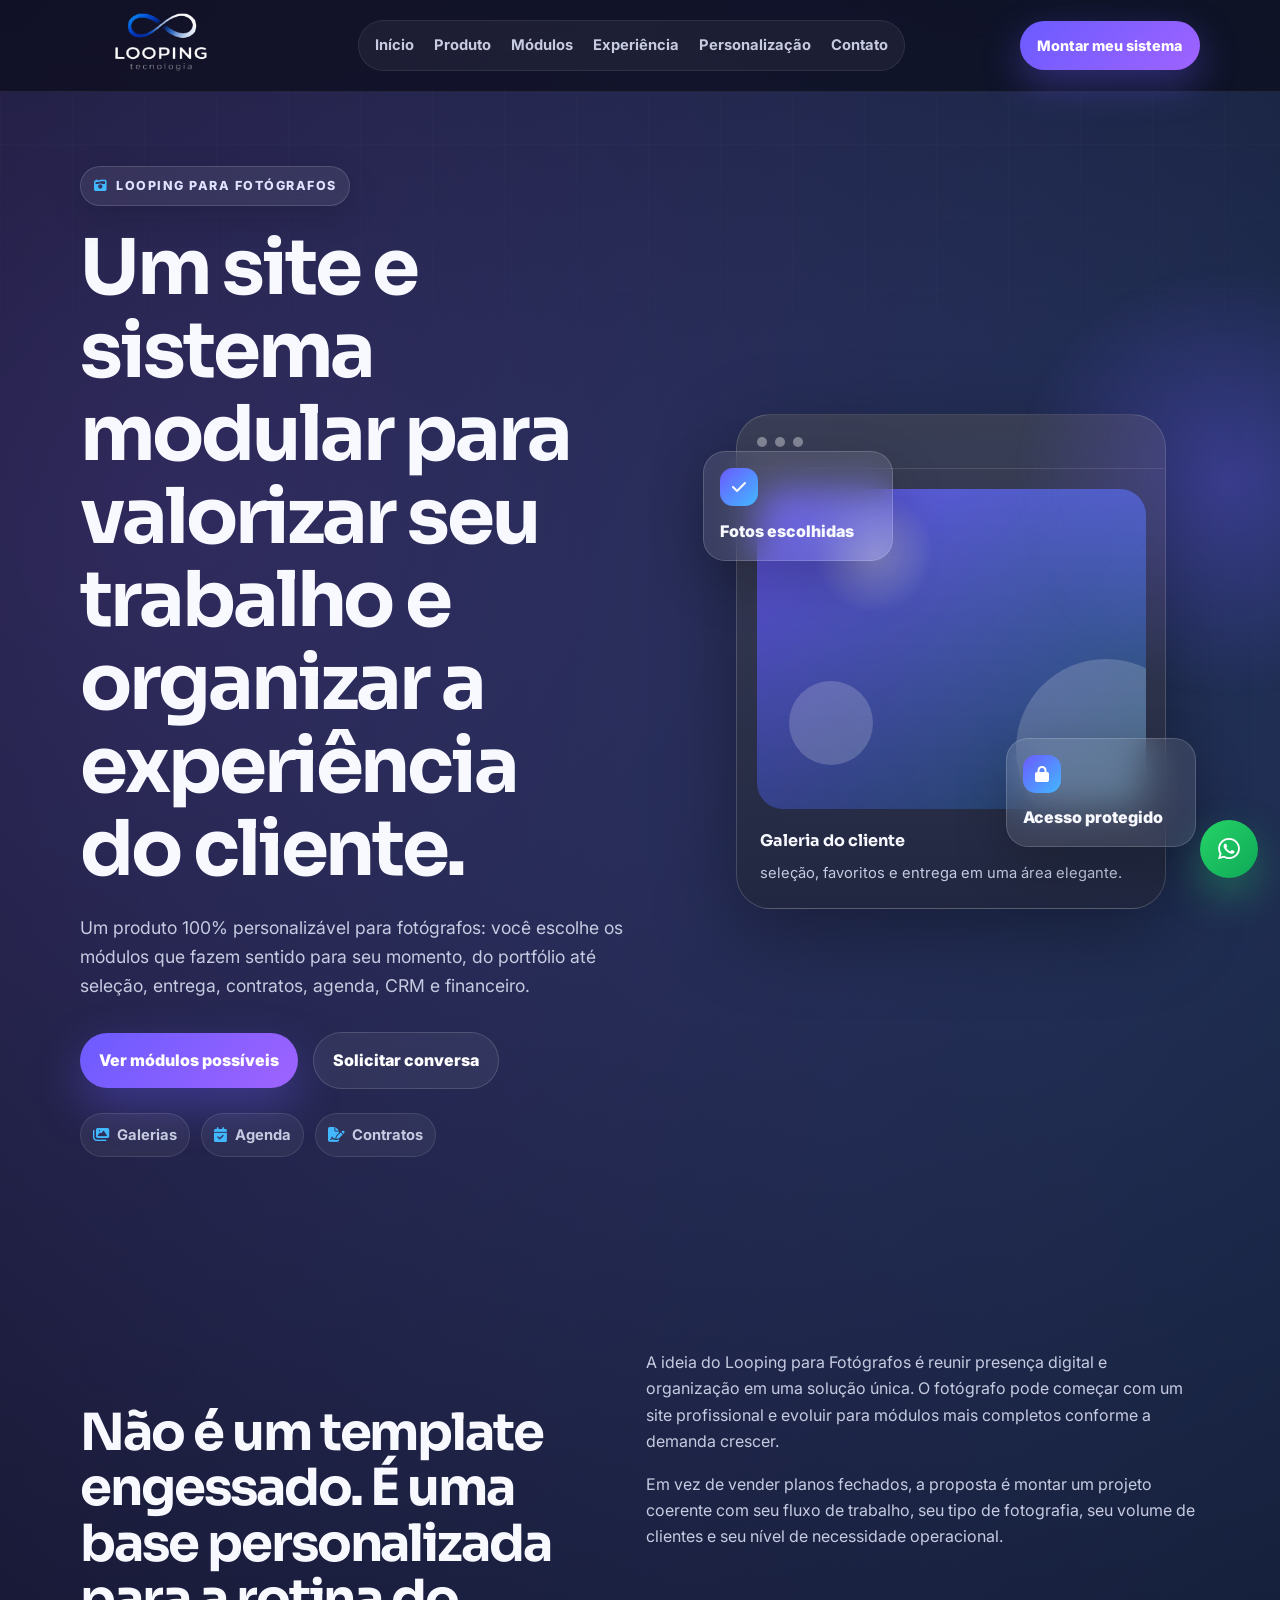
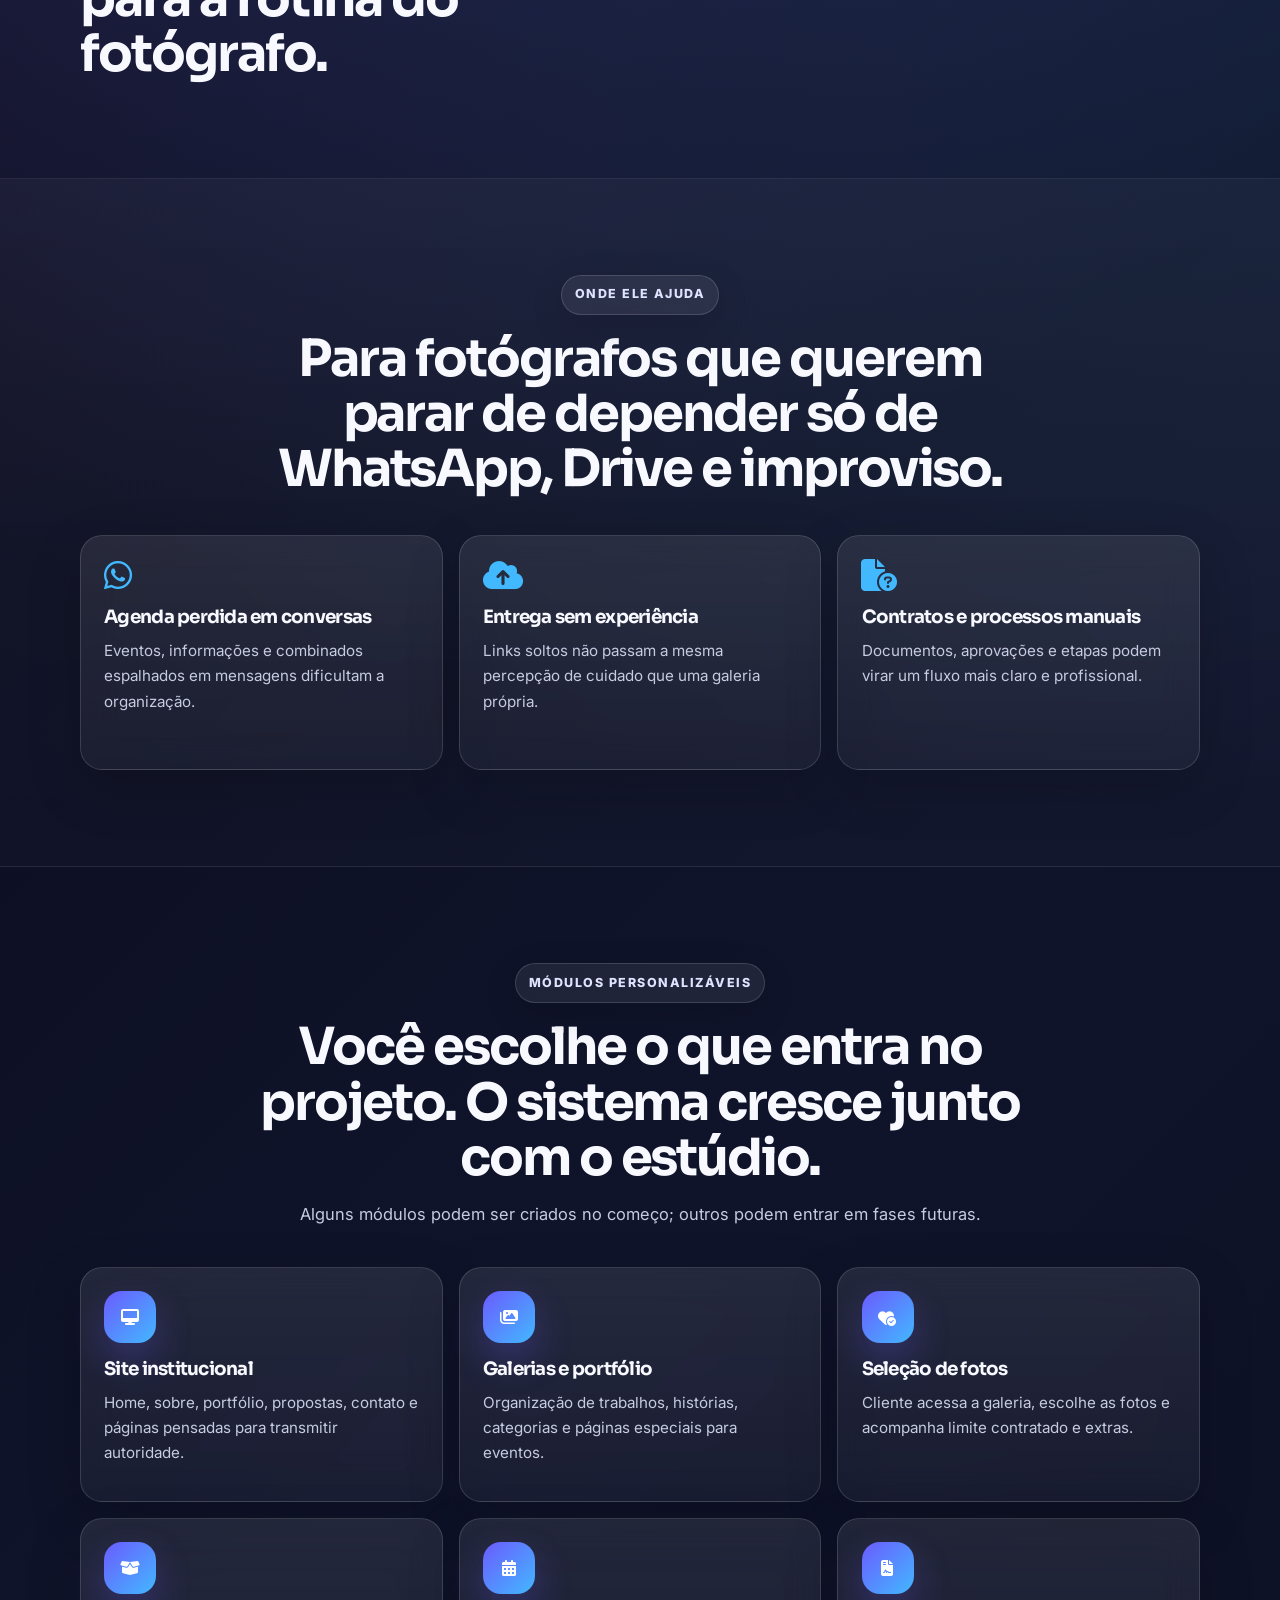
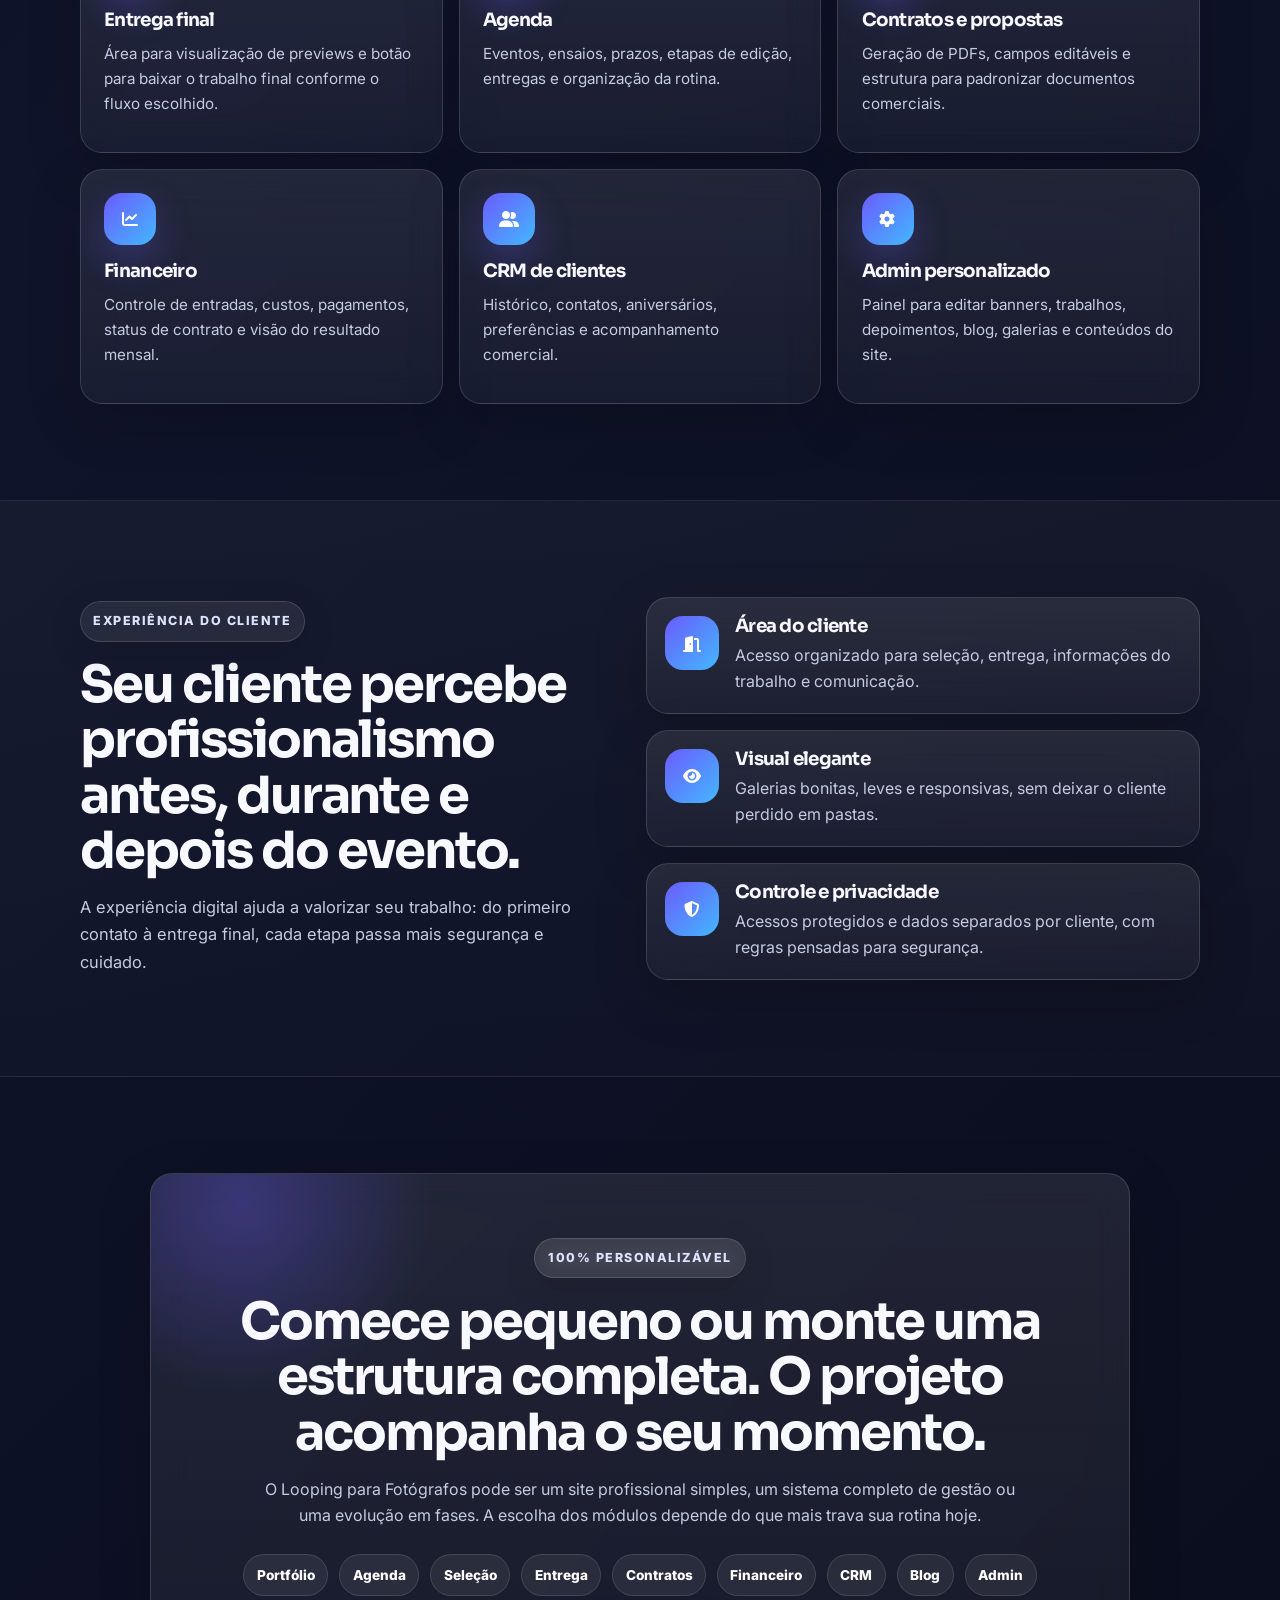
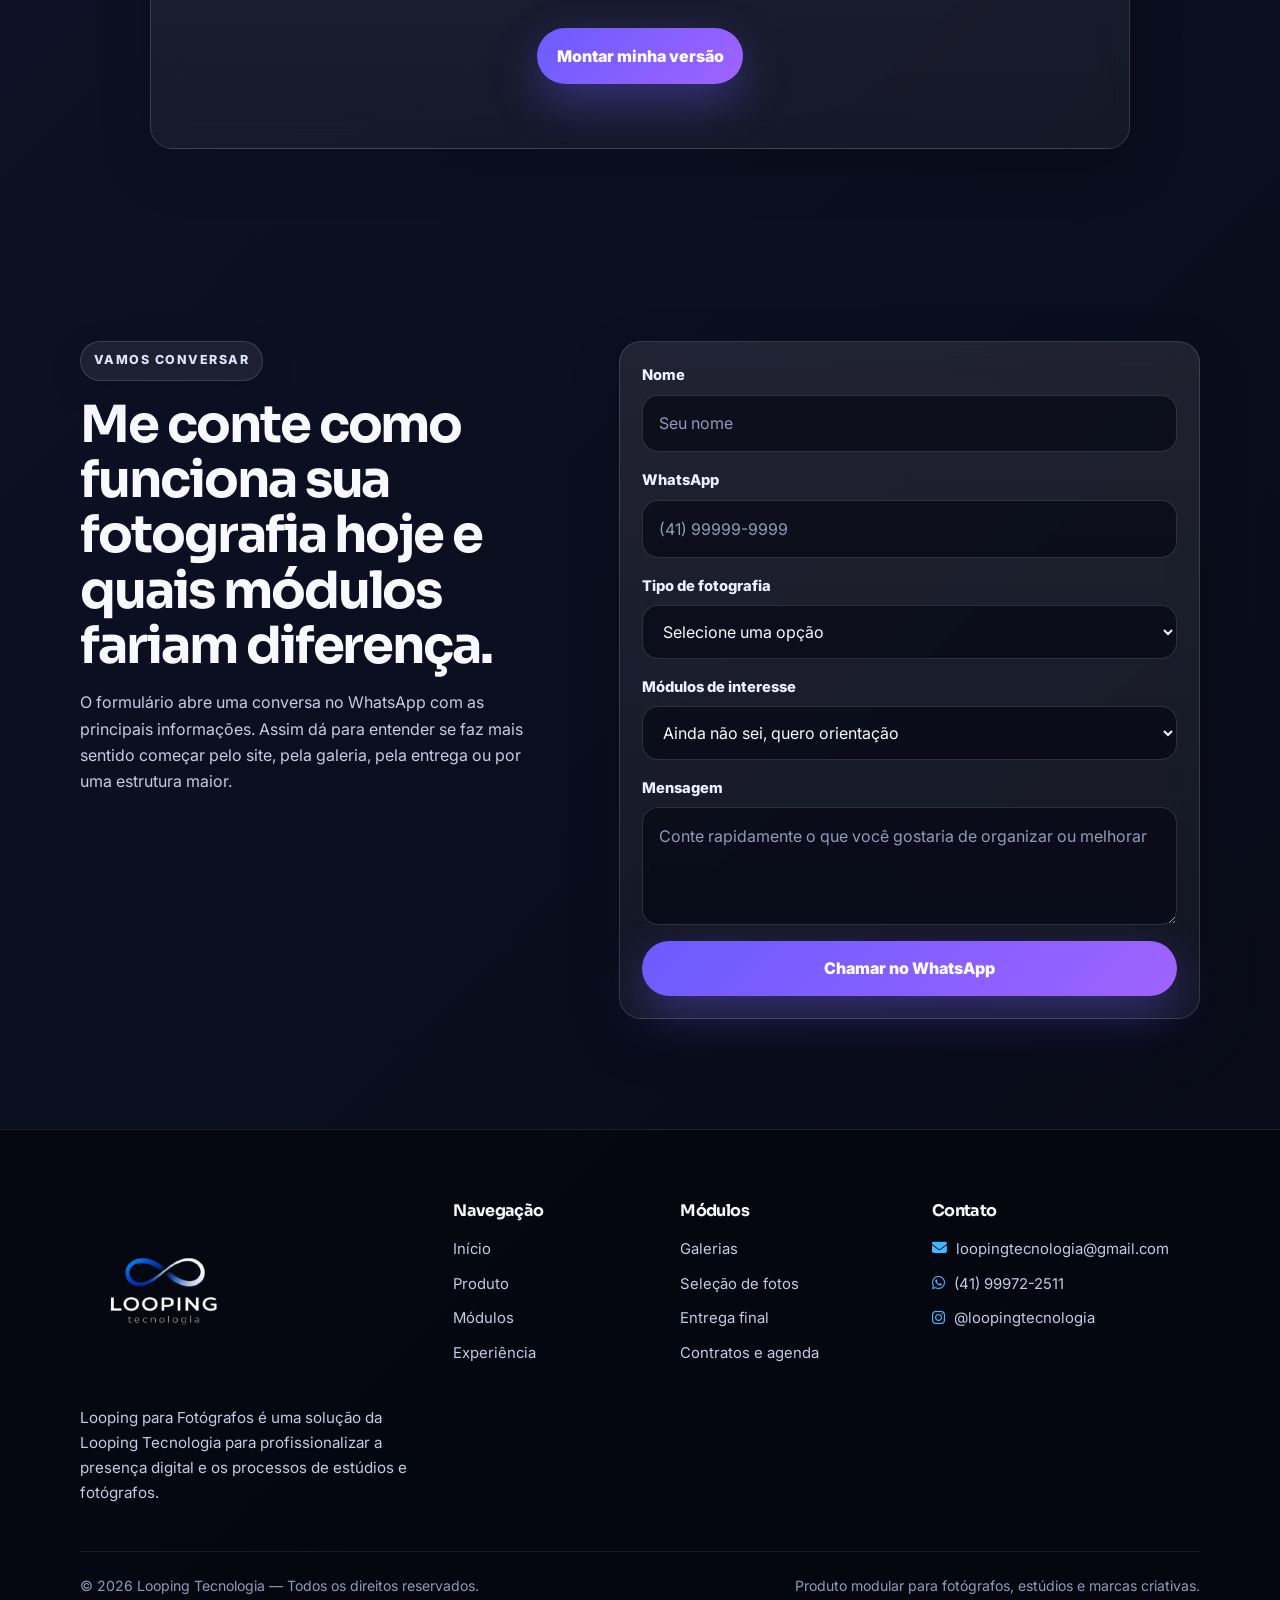
==== commit a5a0515f: "Ajustes pontuais" ====
--- a/loopingparafotografos.html
+++ b/loopingparafotografos.html
@@ -22,6 +22,7 @@
   <link href="https://fonts.googleapis.com/css2?family=Inter:wght@400;500;600;700;800&family=Sora:wght@500;600;700;800&display=swap" rel="stylesheet" />
   <link rel="stylesheet" href="https://cdnjs.cloudflare.com/ajax/libs/font-awesome/6.5.2/css/all.min.css" />
   <link rel="stylesheet" href="style.css" />
+  <link rel="canonical" href="https://loopingtecnologia.com.br/loopingparafotografos.html" />
 
   <meta name="theme-color" content="#11162f" />
 </head>
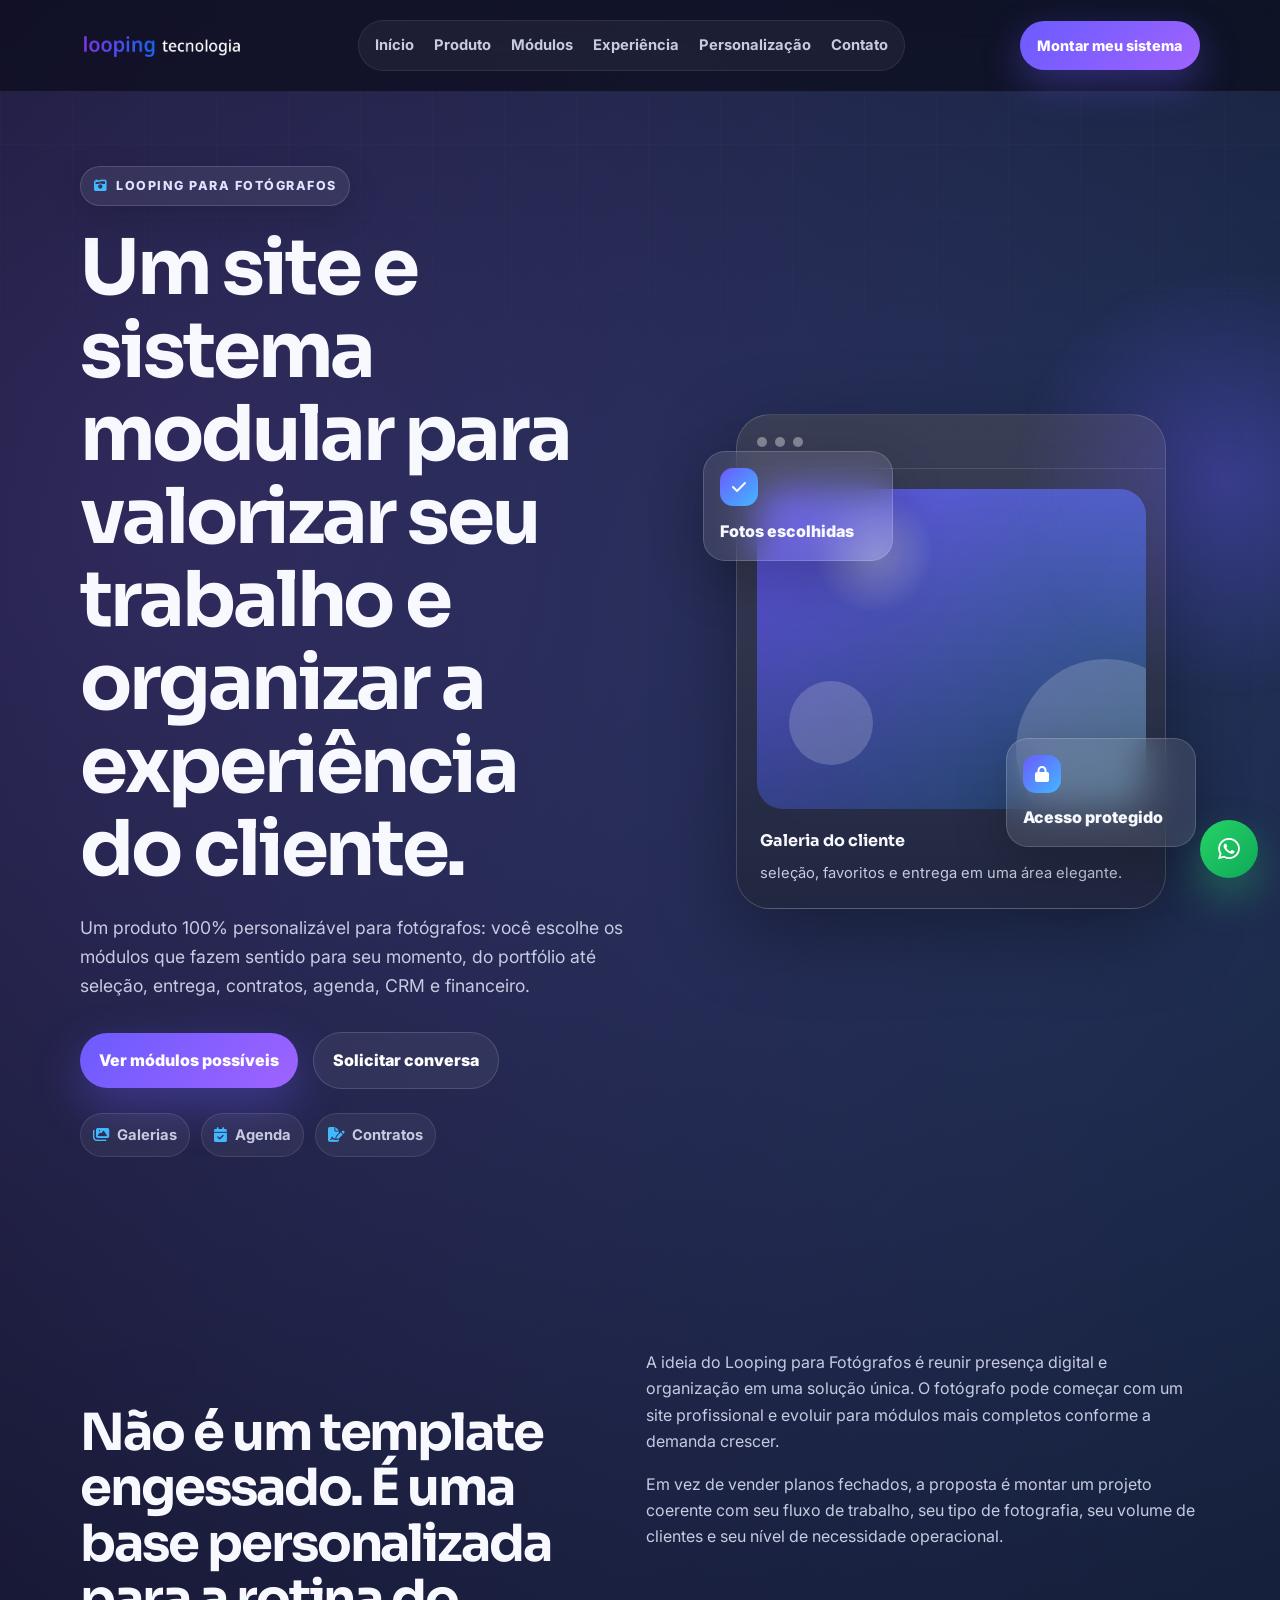
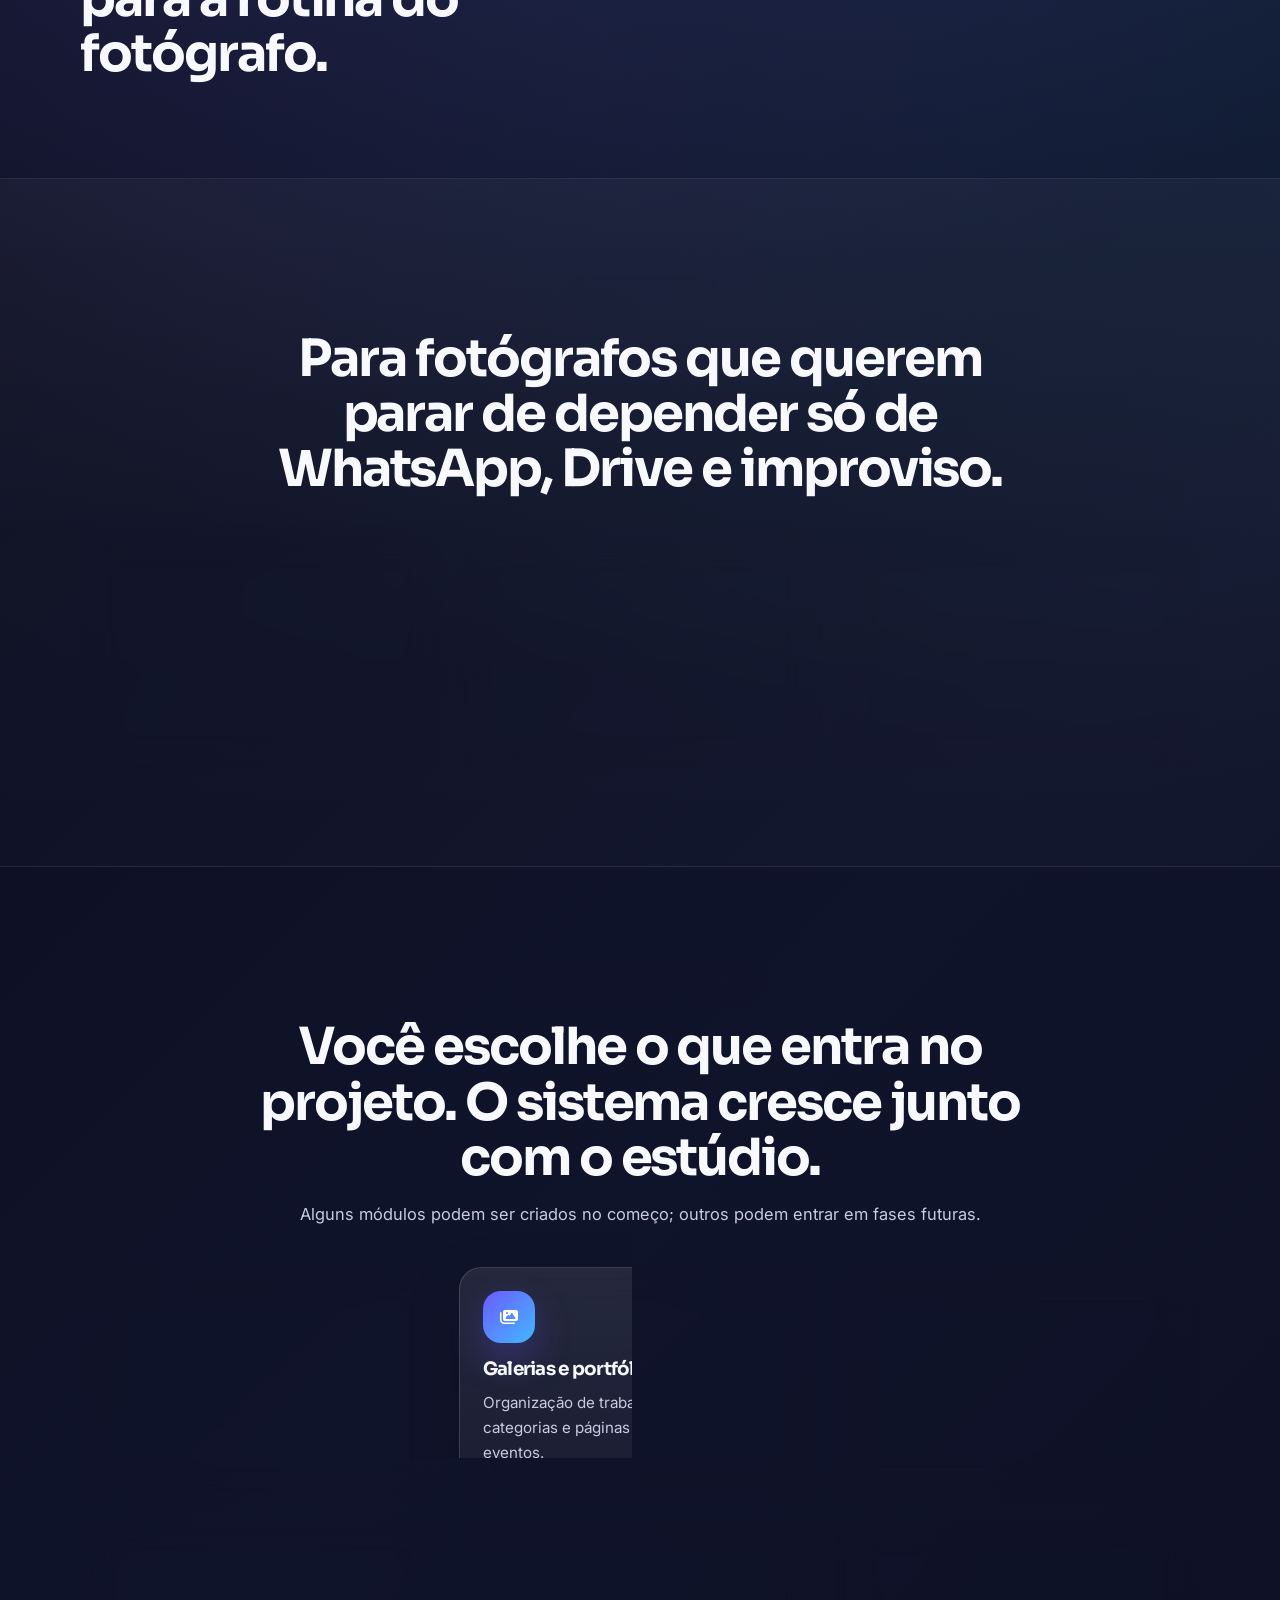
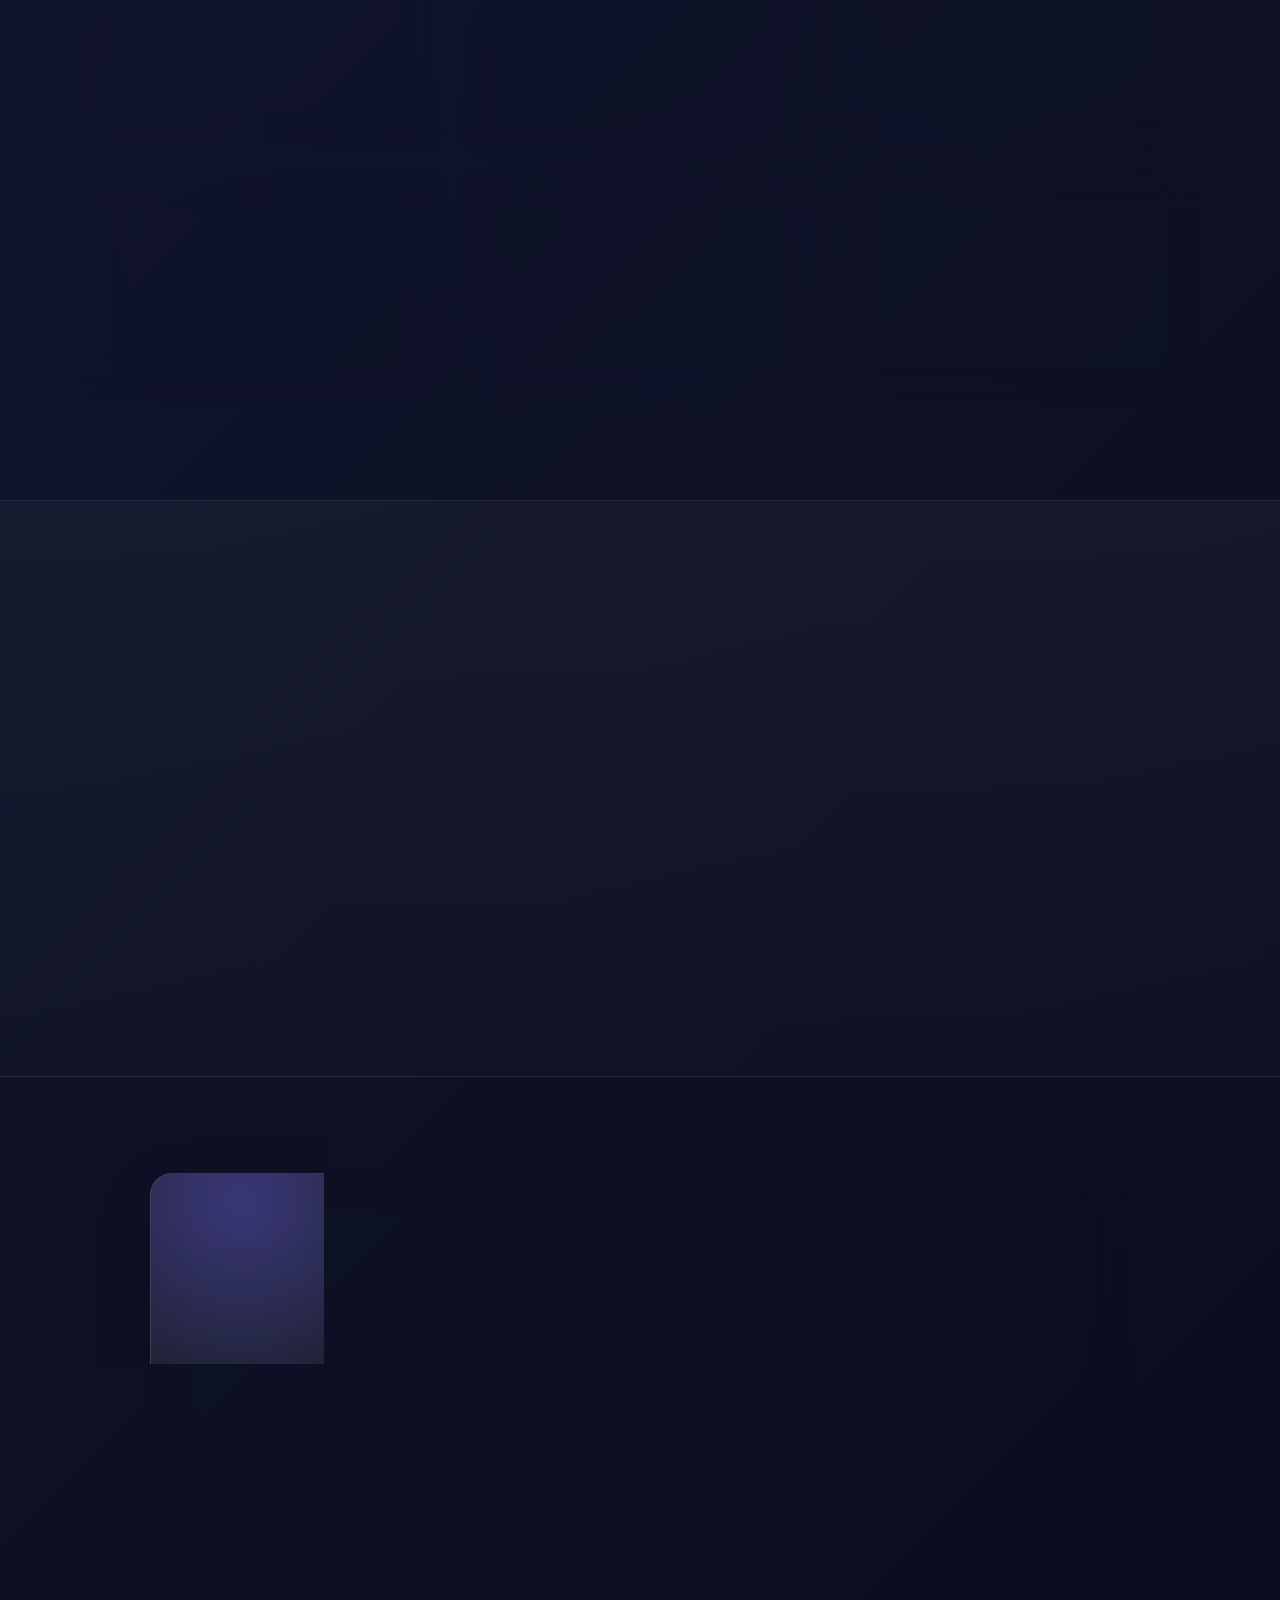
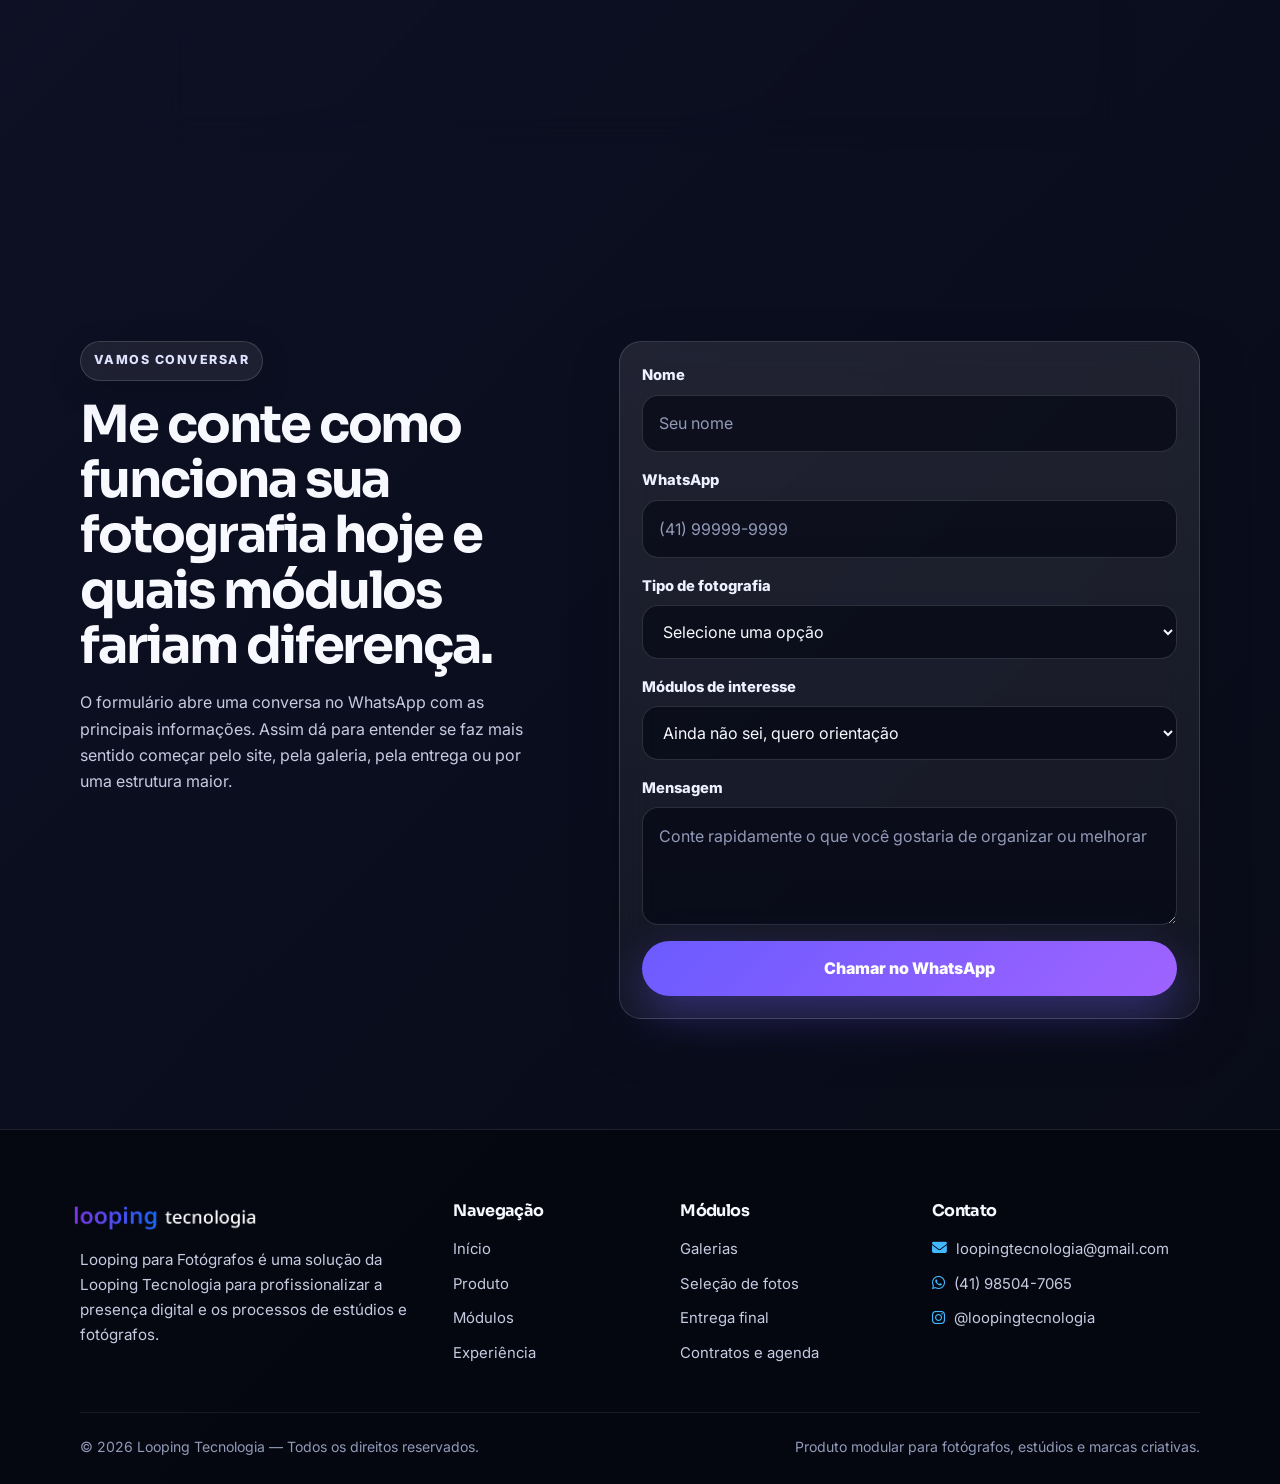
==== commit 87a99ed4: "correção de logos e atualização de contato" ====
--- a/loopingparafotografos.html
+++ b/loopingparafotografos.html
@@ -14,7 +14,7 @@
   <meta property="og:description" content="Uma solução sob medida para fotógrafos organizarem portfólio, agenda, seleção, entrega e relacionamento com clientes." />
   <meta property="og:type" content="website" />
   <meta property="og:url" content="https://loopingtecnologia.com.br/loopingparafotografos.html" />
-  <meta property="og:image" content="https://loopingtecnologia.com.br/looping_tecnologia-removebg-preview.png" />
+  <meta property="og:image" content="https://loopingtecnologia.com.br/looping-tecnologia-texto-tecnologia-branco.png" />
 
   <link rel="icon" type="image/x-icon" href="favicon.ico" />
   <link rel="preconnect" href="https://fonts.googleapis.com" />
@@ -30,7 +30,7 @@
   <header class="site-header" id="siteHeader">
     <div class="container header-inner">
       <a href="index.html" class="brand" aria-label="Voltar para a página inicial da Looping Tecnologia">
-        <img src="looping_tecnologia-removebg-preview.png" alt="Looping Tecnologia" />
+        <img src="looping-tecnologia-texto-tecnologia-branco.png" alt="Looping Tecnologia" />
       </a>
 
       <nav class="main-nav" id="mainNav" aria-label="Navegação principal">
@@ -325,7 +325,7 @@
     <div class="container footer-grid">
       <div class="footer-brand">
         <a href="index.html" aria-label="Voltar para a página inicial">
-          <img src="looping_tecnologia-removebg-preview.png" alt="Looping Tecnologia" />
+          <img src="looping-tecnologia-texto-tecnologia-branco.png" alt="Looping Tecnologia" />
         </a>
         <p>Looping para Fotógrafos é uma solução da Looping Tecnologia para profissionalizar a presença digital e os processos de estúdios e fotógrafos.</p>
       </div>
@@ -349,7 +349,7 @@
       <div class="footer-column footer-contact">
         <h3>Contato</h3>
         <a href="mailto:loopingtecnologia@gmail.com"><i class="fa-solid fa-envelope"></i> loopingtecnologia@gmail.com</a>
-        <a href="https://wa.me/5541999722511" target="_blank" rel="noopener"><i class="fa-brands fa-whatsapp"></i> (41) 99972-2511</a>
+        <a href="https://wa.me/5541985047065" target="_blank" rel="noopener"><i class="fa-brands fa-whatsapp"></i> (41) 98504-7065</a>
         <a href="https://instagram.com/loopingtecnologia" target="_blank" rel="noopener"><i class="fa-brands fa-instagram"></i> @loopingtecnologia</a>
       </div>
     </div>
@@ -360,7 +360,7 @@
     </div>
   </footer>
 
-  <a href="https://wa.me/5541999722511?text=Ol%C3%A1%2C%20vim%20pela%20p%C3%A1gina%20Looping%20para%20Fot%C3%B3grafos%20e%20quero%20entender%20os%20m%C3%B3dulos." class="floating-whatsapp" target="_blank" rel="noopener" aria-label="Chamar no WhatsApp">
+  <a href="https://wa.me/5541985047065?text=Ol%C3%A1%2C%20vim%20pela%20p%C3%A1gina%20Looping%20para%20Fot%C3%B3grafos%20e%20quero%20entender%20os%20m%C3%B3dulos." class="floating-whatsapp" target="_blank" rel="noopener" aria-label="Chamar no WhatsApp">
     <i class="fa-brands fa-whatsapp"></i>
   </a>
 
